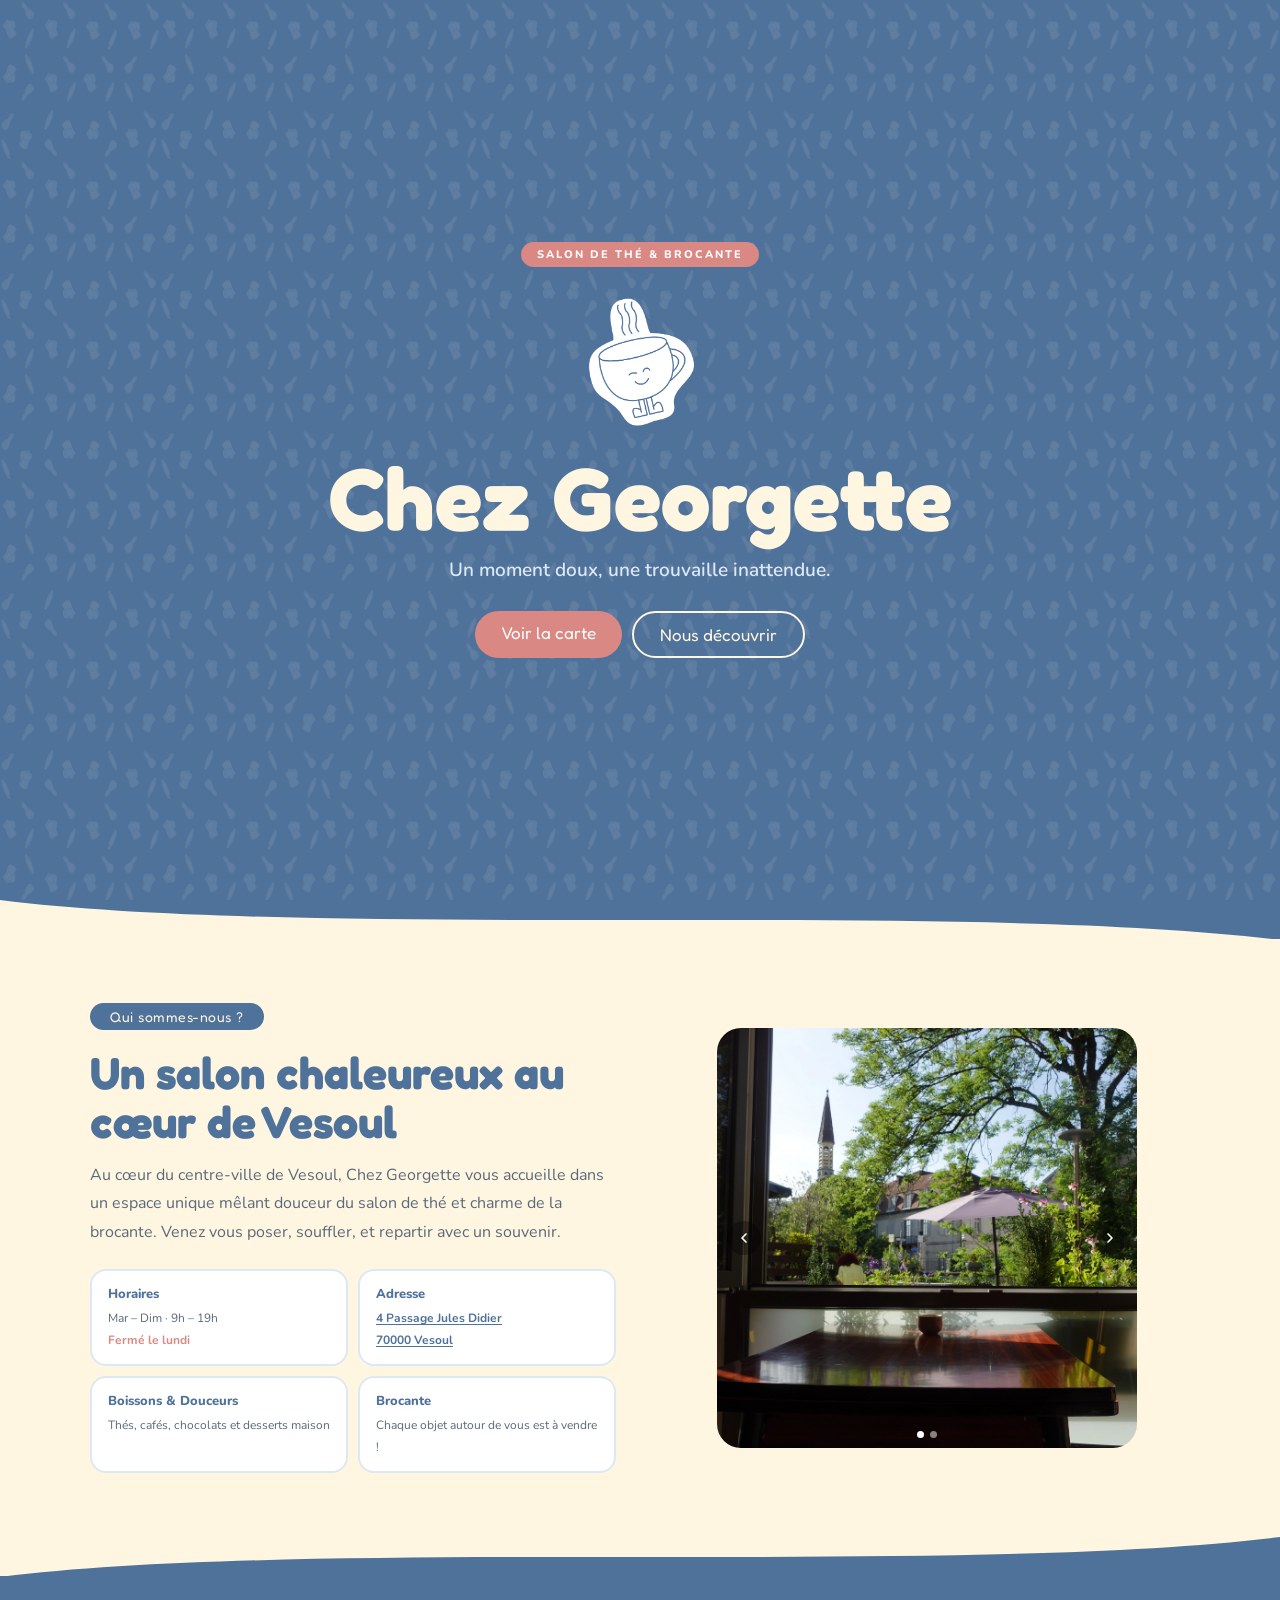
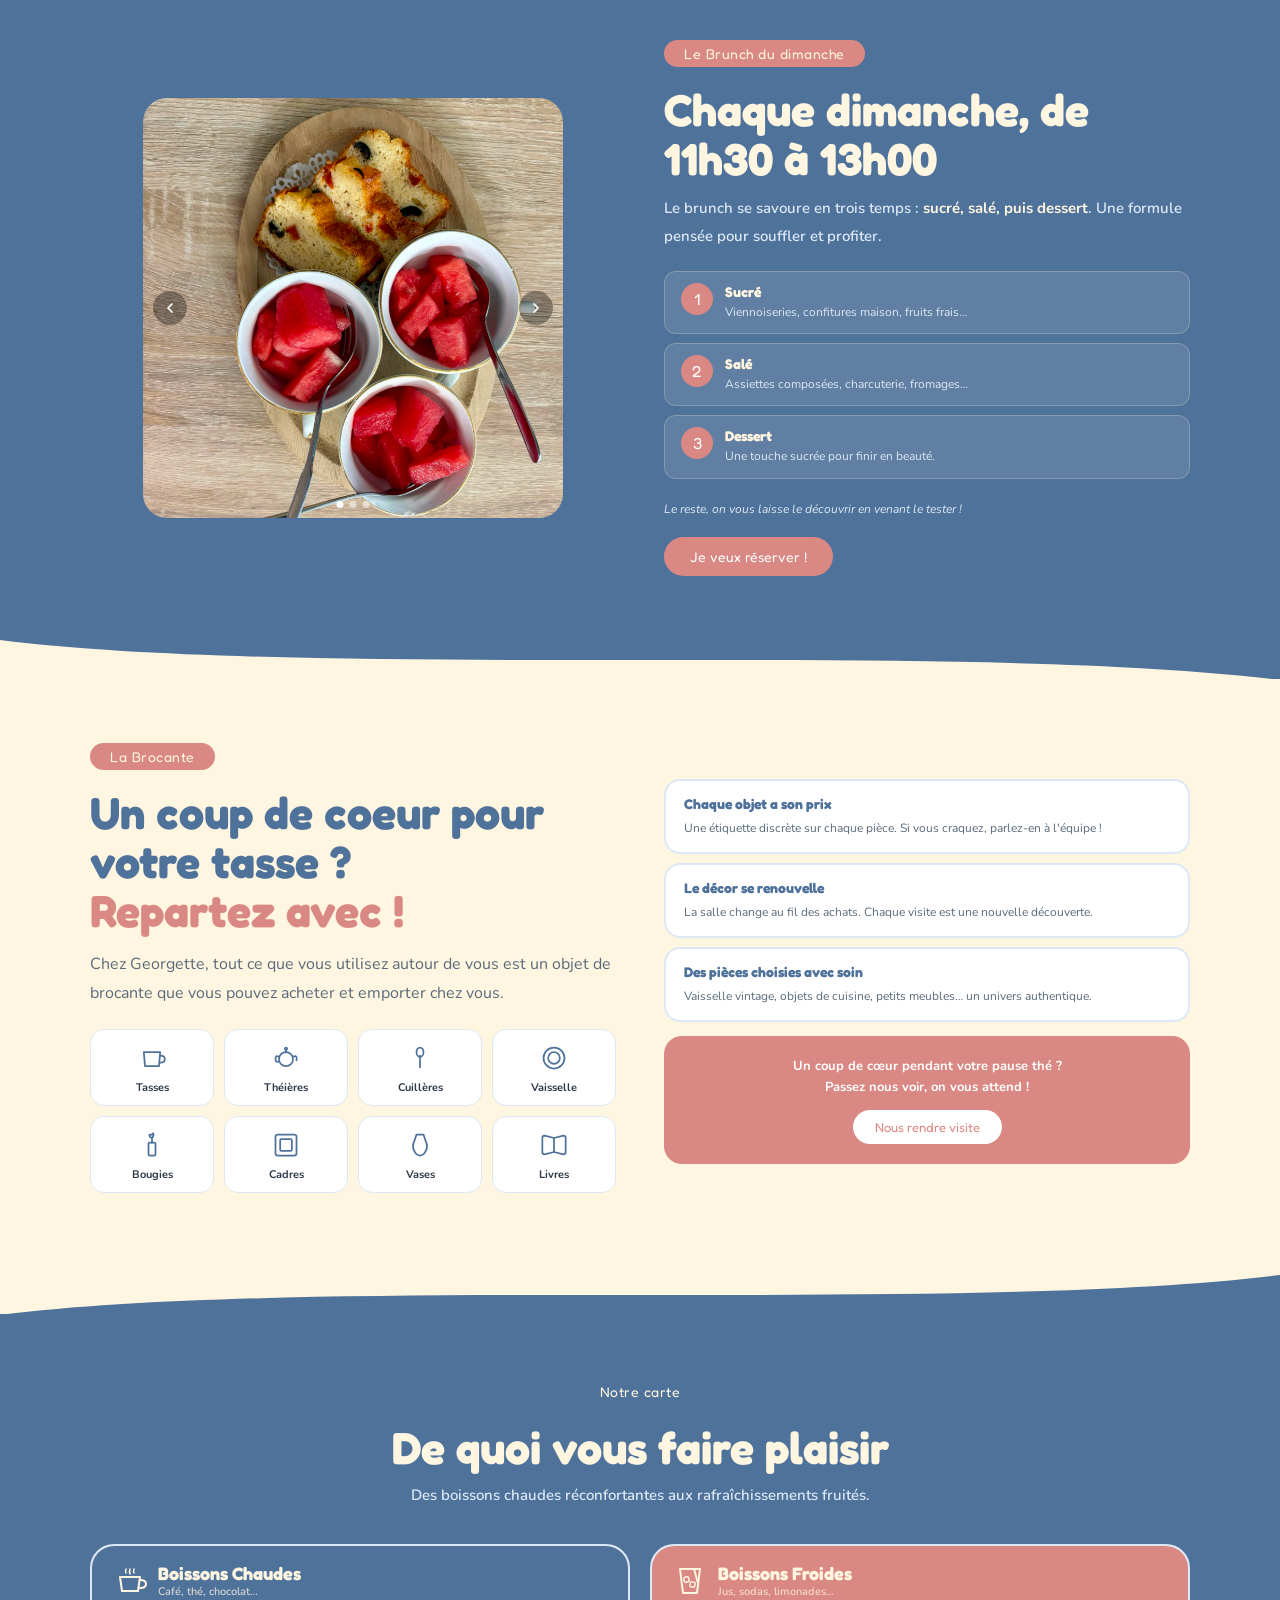
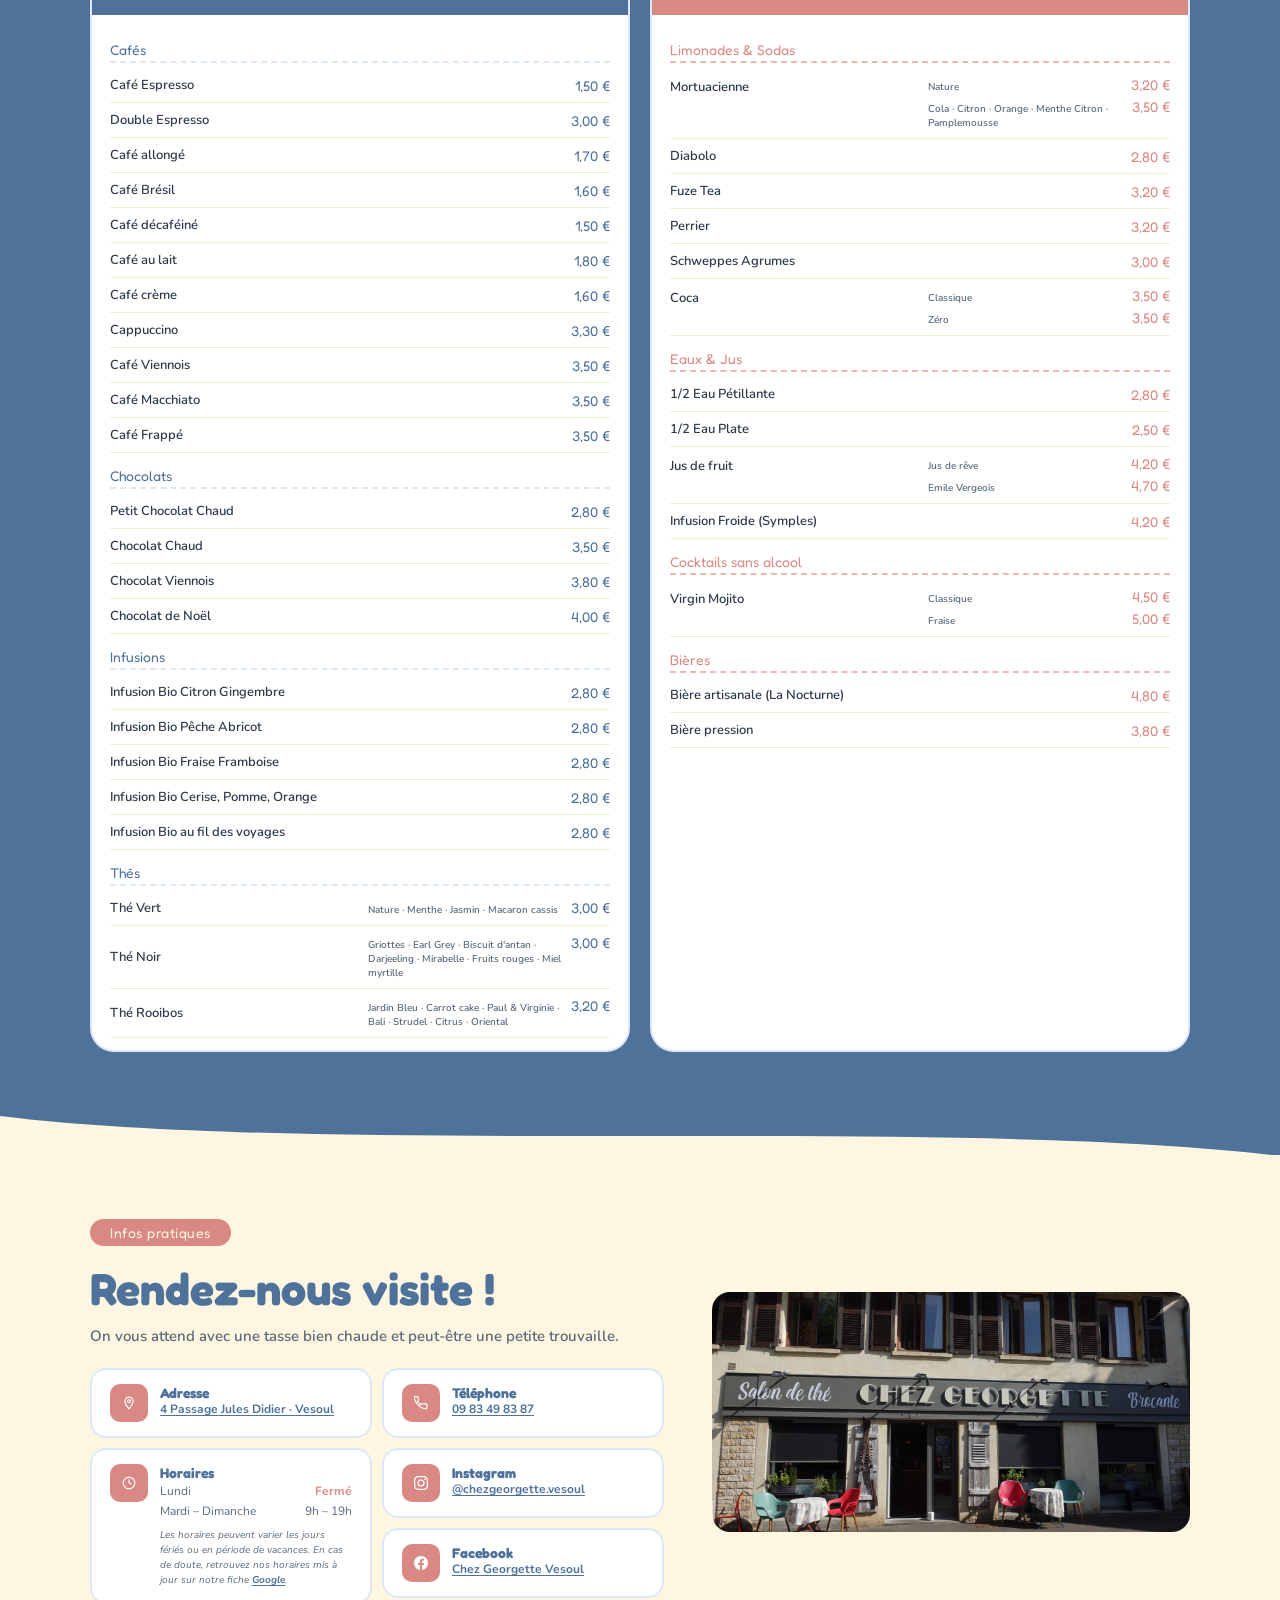
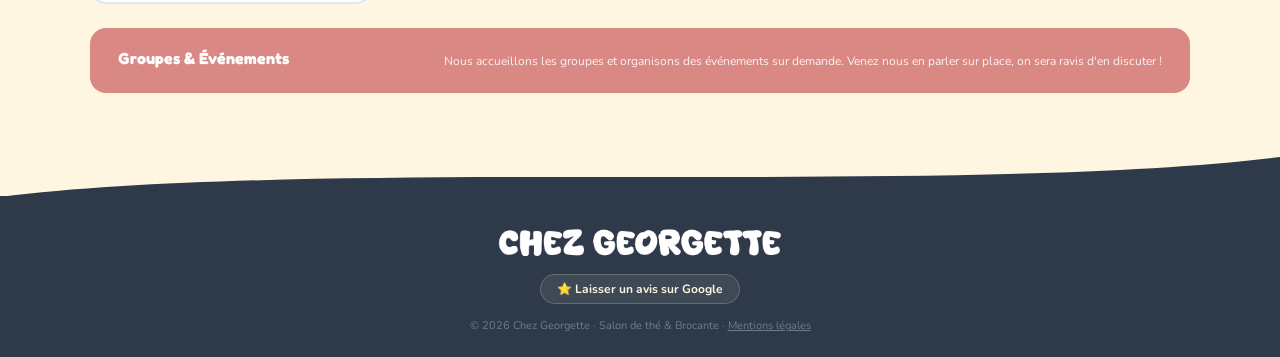
==== index.html @ 35a1f0d6 "feat: add meta description for improved SEO" ====
﻿<!DOCTYPE html>
<html lang="fr">
<head>
  <meta charset="UTF-8">
  <meta name="viewport" content="width=device-width, initial-scale=1.0">
  <title>Chez Georgette — Salon de thé & Brocante · Vesoul</title>
  <meta name="description" content="Chez Georgette, un salon de thé et brocante au cœur de Vesoul. Un lieu chaleureux pour savourer une boisson réconfortante et dénicher une trouvaille unique.">
  <link rel="preconnect" href="https://fonts.googleapis.com">
  <link rel="preconnect" href="https://fonts.gstatic.com" crossorigin>
  <link href="https://fonts.googleapis.com/css2?family=Fredoka+One&family=Nunito:wght@400;600;700;800&display=swap" rel="stylesheet">
  <link rel="icon" type="image/png" href="images/cup.png">
  <link rel="stylesheet" href="css/style.css">
</head>
<body>

<!-- ============================================================
     BOUTON RETOUR EN HAUT
     ============================================================ -->
<button class="back-to-top" aria-label="Retour en haut">
  <svg width="18" height="18" viewBox="0 0 24 24" fill="none" stroke="#FFF6E1" stroke-width="2.5" stroke-linecap="round" stroke-linejoin="round">
    <polyline points="18 15 12 9 6 15"></polyline>
  </svg>
</button>


<!-- ============================================================
     HERO
     ============================================================ -->
<section id="accueil" class="hero">

  <div class="hero__pattern" style="background-image: url('images/pattern.png');"></div>

  <div class="hero__content">
    <span class="hero__badge">Salon de thé &amp; Brocante</span>

    <img
      src="images/cup.png"
      alt="Mascotte tasse"
      class="hero__cup"
    >

    <h1 class="hero__title">Chez Georgette</h1>

    <p class="hero__subtitle">Un moment doux, une trouvaille inattendue.</p>

    <div class="hero__actions">
      <a href="#carte" class="btn btn--rose">Voir la carte</a>
      <a href="#presentation" class="btn btn--outline-creme">Nous découvrir</a>
    </div>
  </div>
</section>


<!-- Wave bleu → crème -->
<div class="wave" style="background:#4F729B;">
  <svg viewBox="0 0 1440 60" xmlns="http://www.w3.org/2000/svg" preserveAspectRatio="none">
    <path d="M0,0 C360,60 1080,0 1440,60 L1440,60 L0,60 Z" fill="#FFF6E1"/>
  </svg>
</div>


<!-- ============================================================
     PRÉSENTATION
     ============================================================ -->
<section id="presentation" class="gg-section presentation">
  <div class="gg-inner">
    <div class="gg-grid2">

      <!-- Colonne texte -->
      <div>
        <span class="tag">Qui sommes-nous ?</span>
        <h2 class="section-title">Un salon chaleureux au cœur de Vesoul</h2>
        <p class="section-body">
          Au cœur du centre-ville de Vesoul, Chez Georgette vous accueille dans un espace unique
          mêlant douceur du salon de thé et charme de la brocante. Venez vous poser, souffler,
          et repartir avec un souvenir.
        </p>

        <div class="gg-grid-cards">
          <div class="info-card">
            <strong class="info-card__title">Horaires</strong>
            <span class="info-card__desc">Mar – Dim · 9h – 19h<br><span style="color:var(--rose);font-weight:700;">Fermé le lundi</span></span>
          </div>
          <div class="info-card">
            <strong class="info-card__title">Adresse</strong>
            <a href="geo:47.6224,6.1559?q=4+Passage+Jules+Didier,+70000+Vesoul" id="lien-itineraire-2" class="info-card__desc contact-card__link">4 Passage Jules Didier<br>70000 Vesoul</a>
          </div>
          <div class="info-card">
            <strong class="info-card__title">Boissons &amp; Douceurs</strong>
            <span class="info-card__desc">Thés, cafés, chocolats et desserts maison</span>
          </div>
          <div class="info-card">
            <strong class="info-card__title">Brocante</strong>
            <span class="info-card__desc">Chaque objet autour de vous est à vendre !</span>
          </div>
        </div>
      </div>

      <!-- Colonne photo -->
      <div style="display:flex;flex-direction:column;gap:14px;">
     
        <div class="carrousel" style="aspect-ratio:1/1;border-radius:24px;max-width:420px;margin:0 auto;">
          <div class="carrousel__piste">
            <img src="images/interieur.webp" alt="Intérieur du salon de thé">
            <img src="images/exterieur.webp" alt="Extérieur du salon de thé">
          </div>
          <button class="carrousel__btn carrousel__btn--prev" aria-label="Image précédente">
            <svg width="16" height="16" viewBox="0 0 24 24" fill="none" stroke="white" stroke-width="2.5" stroke-linecap="round" stroke-linejoin="round"><polyline points="15 18 9 12 15 6"/></svg>
          </button>
          <button class="carrousel__btn carrousel__btn--next" aria-label="Image suivante">
            <svg width="16" height="16" viewBox="0 0 24 24" fill="none" stroke="white" stroke-width="2.5" stroke-linecap="round" stroke-linejoin="round"><polyline points="9 18 15 12 9 6"/></svg>
          </button>
          <div class="carrousel__points">
            <span class="carrousel__point carrousel__point--actif"></span>
            <span class="carrousel__point"></span>
          </div>
        </div>
      </div>

    </div>
  </div>
</section>


<!-- Wave crème → bleu (retournée) -->
<div class="wave" style="background:#FFF6E1;">
  <svg viewBox="0 0 1440 60" xmlns="http://www.w3.org/2000/svg" preserveAspectRatio="none">
    <path d="M0,60 C360,0 1080,60 1440,0 L1440,60 L0,60 Z" fill="#4F729B"/>
  </svg>
</div>


<!-- ============================================================
     BRUNCH
     ============================================================ -->
<section id="brunch" class="gg-section brunch">
  <div class="gg-inner">
    <div class="gg-grid2">

      <!-- Colonne photo -->
      <div>
 
        <div class="carrousel" style="aspect-ratio:1/1;border-radius:24px;max-width:420px;margin:0 auto;">
          <div class="carrousel__piste">
            <img src="images/brunch/brunch-1.webp" alt="Brunch chez Georgette">
            <img src="images/brunch/brunch-2.webp" alt="Brunch chez Georgette">
            <img src="images/brunch/brunch-3.webp" alt="Brunch chez Georgette">
          </div>
          <button class="carrousel__btn carrousel__btn--prev" aria-label="Image précédente">
            <svg width="16" height="16" viewBox="0 0 24 24" fill="none" stroke="white" stroke-width="2.5" stroke-linecap="round" stroke-linejoin="round"><polyline points="15 18 9 12 15 6"/></svg>
          </button>
          <button class="carrousel__btn carrousel__btn--next" aria-label="Image suivante">
            <svg width="16" height="16" viewBox="0 0 24 24" fill="none" stroke="white" stroke-width="2.5" stroke-linecap="round" stroke-linejoin="round"><polyline points="9 18 15 12 9 6"/></svg>
          </button>
          <div class="carrousel__points">
            <span class="carrousel__point carrousel__point--actif"></span>
            <span class="carrousel__point"></span>
            <span class="carrousel__point"></span>
          </div>
        </div>
      </div>

      <!-- Colonne texte -->
      <div>
        <span class="tag tag--rose">Le Brunch du dimanche</span>
        <h2>Chaque dimanche, de 11h30 à 13h00</h2>
        <p class="brunch__intro">
          Le brunch se savoure en trois temps :
          <strong>sucré, salé, puis dessert</strong>.
          Une formule pensée pour souffler et profiter.
        </p>

        <div class="flex-col" style="margin-bottom:20px;">
          <div class="brunch-step">
            <span class="brunch-step__num">1</span>
            <div>
              <strong class="brunch-step__label">Sucré</strong>
              <span class="brunch-step__desc">Viennoiseries, confitures maison, fruits frais…</span>
            </div>
          </div>
          <div class="brunch-step">
            <span class="brunch-step__num">2</span>
            <div>
              <strong class="brunch-step__label">Salé</strong>
              <span class="brunch-step__desc">Assiettes composées, charcuterie, fromages…</span>
            </div>
          </div>
          <div class="brunch-step">
            <span class="brunch-step__num">3</span>
            <div>
              <strong class="brunch-step__label">Dessert</strong>
              <span class="brunch-step__desc">Une touche sucrée pour finir en beauté.</span>
            </div>
          </div>
        </div>

        <p class="brunch__note">Le reste, on vous laisse le découvrir en venant le tester !</p>

        <a href="#infos" class="btn btn--rose" style="font-size:14px;">Je veux réserver !</a>
      </div>

    </div>
  </div>
</section>


<!-- Wave bleu → crème -->
<div class="wave" style="background:#4F729B;">
  <svg viewBox="0 0 1440 60" xmlns="http://www.w3.org/2000/svg" preserveAspectRatio="none">
    <path d="M0,0 C360,60 1080,0 1440,60 L1440,60 L0,60 Z" fill="#FFF6E1"/>
  </svg>
</div>


<!-- ============================================================
     BROCANTE
     ============================================================ -->
<section id="brocante" class="gg-section brocante">
  <div class="gg-inner">
    <div class="gg-grid2-top">

      <!-- Colonne gauche : grille d'articles -->
      <div>
        <span class="tag tag--rose">La Brocante</span>
        <h2 class="section-title">
          Un coup de coeur pour votre tasse ?<br>
          <span style="color:var(--rose);">Repartez avec !</span>
        </h2>
        <p class="section-body">
          Chez Georgette, tout ce que vous utilisez autour de vous est un objet de brocante
          que vous pouvez acheter et emporter chez vous.
        </p>

        <div class="objets-grid">

          <div class="objet-card">
            <svg viewBox="0 0 24 24" fill="none" stroke="currentColor" stroke-width="1.5" stroke-linecap="round" stroke-linejoin="round">
              <!-- Tasses : tasse avec anse -->
              <path d="M5 7 L6 19 H18 L19 7 Z"/>
              <path d="M19 10 Q23 10 23 13 Q23 16 19 16"/>
            </svg>
            <span>Tasses</span>
          </div>

          <div class="objet-card">
            <svg viewBox="0 0 24 24" fill="none" stroke="currentColor" stroke-width="1.5" stroke-linecap="round" stroke-linejoin="round">
              <!-- Théières : corps rond + bec + anse -->
              <circle cx="12" cy="13" r="6"/>
              <path d="M12 7 L12 5"/>
              <circle cx="12" cy="4" r="1"/>
              <path d="M18 11 Q22 9 21 14"/>
              <path d="M6 11 Q3 9 3 13 Q3 16 6 15"/>
            </svg>
            <span>Théières</span>
          </div>

          <div class="objet-card">
            <svg viewBox="0 0 24 24" fill="none" stroke="currentColor" stroke-width="1.5" stroke-linecap="round" stroke-linejoin="round">
              <!-- Petites cuillères : cuillère -->
              <path d="M12 20 L12 10"/>
              <ellipse cx="12" cy="7" rx="3" ry="4"/>
            </svg>
            <span>Cuillères</span>
          </div>

          <div class="objet-card">
            <svg viewBox="0 0 24 24" fill="none" stroke="currentColor" stroke-width="1.5" stroke-linecap="round" stroke-linejoin="round">
              <!-- Vaisselle : assiette -->
              <circle cx="12" cy="12" r="9"/>
              <circle cx="12" cy="12" r="5"/>
            </svg>
            <span>Vaisselle</span>
          </div>

          <div class="objet-card">
            <svg viewBox="0 0 24 24" fill="none" stroke="currentColor" stroke-width="1.5" stroke-linecap="round" stroke-linejoin="round">
              <!-- Bougies : bougie avec flamme -->
              <rect x="9" y="10" width="6" height="11" rx="1"/>
              <path d="M12 10 L12 6"/>
              <path d="M12 6 Q14 4 13 2 Q11 4 10 3 Q9 5 12 6 Z"/>
            </svg>
            <span>Bougies</span>
          </div>

          <div class="objet-card">
            <svg viewBox="0 0 24 24" fill="none" stroke="currentColor" stroke-width="1.5" stroke-linecap="round" stroke-linejoin="round">
              <!-- Cadres : cadre photo -->
              <rect x="3" y="3" width="18" height="18" rx="2"/>
              <rect x="7" y="7" width="10" height="10" rx="1"/>
            </svg>
            <span>Cadres</span>
          </div>

          <div class="objet-card">
            <svg viewBox="0 0 24 24" fill="none" stroke="currentColor" stroke-width="1.5" stroke-linecap="round" stroke-linejoin="round">
              <!-- Vases : vase -->
              <path d="M9 3 H15 L17 9 Q19 13 17 17 Q15 21 12 21 Q9 21 7 17 Q5 13 7 9 Z"/>
            </svg>
            <span>Vases</span>
          </div>

          <div class="objet-card">
            <svg viewBox="0 0 24 24" fill="none" stroke="currentColor" stroke-width="1.5" stroke-linecap="round" stroke-linejoin="round">
              <!-- Livres : livre ouvert -->
              <path d="M2 6 Q2 4 4 4 L12 6 L20 4 Q22 4 22 6 L22 18 Q22 20 20 20 L12 18 L4 20 Q2 20 2 18 Z"/>
              <line x1="12" y1="6" x2="12" y2="18"/>
            </svg>
            <span>Livres</span>
          </div>

        </div>
      </div>

      <!-- Colonne droite : 3 étapes -->
      <div style="align-self:center;">
        <div class="flex-col">
          <div class="brocante-card">
            <strong class="brocante-card__title">Chaque objet a son prix</strong>
            <span class="brocante-card__desc">Une étiquette discrète sur chaque pièce. Si vous craquez, parlez-en à l'équipe !</span>
          </div>
          <div class="brocante-card">
            <strong class="brocante-card__title">Le décor se renouvelle</strong>
            <span class="brocante-card__desc">La salle change au fil des achats. Chaque visite est une nouvelle découverte.</span>
          </div>
          <div class="brocante-card">
            <strong class="brocante-card__title">Des pièces choisies avec soin</strong>
            <span class="brocante-card__desc">Vaisselle vintage, objets de cuisine, petits meubles… un univers authentique.</span>
          </div>
        </div>

        <div class="brocante-encart-rose" style="margin-top:14px;">
          <p>Un coup de cœur pendant votre pause thé ?<br>Passez nous voir, on vous attend !</p>
          <a href="#infos" class="btn--blanc-rose">Nous rendre visite</a>
        </div>
      </div>

    </div>
  </div>
</section>


<!-- Wave crème → bleu (retournée) -->
<div class="wave" style="background:#FFF6E1;">
  <svg viewBox="0 0 1440 60" xmlns="http://www.w3.org/2000/svg" preserveAspectRatio="none">
    <path d="M0,60 C360,0 1080,60 1440,0 L1440,60 L0,60 Z" fill="#4F729B"/>
  </svg>
</div>


<!-- ============================================================
     CARTE
     ============================================================ -->
<section id="carte" class="gg-section carte">
  <div class="gg-inner">

    <div class="carte__intro">
      <span class="tag">Notre carte</span>
      <h2>De quoi vous faire plaisir</h2>
      <p>Des boissons chaudes réconfortantes aux rafraîchissements fruités.</p>
    </div>

    <div class="gg-grid-menu">

      <!-- BOISSONS CHAUDES — contenu généré par main.js depuis produits.js -->
      <div class="menu-card">
        <div class="menu-card__header menu-card__header--bleu">
          <svg width="36" height="36" viewBox="0 0 36 36" fill="none" xmlns="http://www.w3.org/2000/svg">
            <path d="M8 14 L10 28 H26 L28 14 Z" stroke="#FFF6E1" stroke-width="2" stroke-linejoin="round"/>
            <path d="M28 17 Q34 17 34 21 Q34 25 28 25" stroke="#FFF6E1" stroke-width="2" stroke-linecap="round" fill="none"/>
            <path d="M14 10 Q13 8 14 6" stroke="#FFF6E1" stroke-width="1.5" stroke-linecap="round" fill="none"/>
            <path d="M18 11 Q17 8.5 18 6" stroke="#FFF6E1" stroke-width="1.5" stroke-linecap="round" fill="none"/>
            <path d="M22 10 Q21 8 22 6" stroke="#FFF6E1" stroke-width="1.5" stroke-linecap="round" fill="none"/>
          </svg>
          <div>
            <h3>Boissons Chaudes</h3>
            <p>Café, thé, chocolat…</p>
          </div>
        </div>
        <div class="menu-card__body" id="menu-chauds"></div>
      </div>

      <!-- BOISSONS FROIDES — contenu généré par main.js depuis produits.js -->
      <div class="menu-card">
        <div class="menu-card__header menu-card__header--rose">
          <svg width="36" height="36" viewBox="0 0 36 36" fill="none" xmlns="http://www.w3.org/2000/svg">
            <path d="M8 6 L11 30 H25 L28 6 Z" stroke="#FFF6E1" stroke-width="2" stroke-linejoin="round" fill="none"/>
            <line x1="22" y1="6" x2="26" y2="20" stroke="#FFF6E1" stroke-width="2" stroke-linecap="round"/>
            <rect x="12" y="14" width="5" height="5" rx="1.5" stroke="#FFF6E1" stroke-width="1.5" fill="none" transform="rotate(-15 14.5 16.5)"/>
            <rect x="18" y="19" width="5" height="5" rx="1.5" stroke="#FFF6E1" stroke-width="1.5" fill="none" transform="rotate(10 20.5 21.5)"/>
          </svg>
          <div>
            <h3>Boissons Froides</h3>
            <p>Jus, sodas, limonades…</p>
          </div>
        </div>
        <div class="menu-card__body" id="menu-froids"></div>
      </div>

    </div>
  </div>
</section>


<!-- Wave bleu → crème -->
<div class="wave" style="background:#4F729B;">
  <svg viewBox="0 0 1440 60" xmlns="http://www.w3.org/2000/svg" preserveAspectRatio="none">
    <path d="M0,0 C360,60 1080,0 1440,60 L1440,60 L0,60 Z" fill="#FFF6E1"/>
  </svg>
</div>


<!-- ============================================================
     INFOS PRATIQUES
     ============================================================ -->
<section id="infos" class="gg-section infos">
  <div class="gg-inner">
    <div class="gg-grid-infos">

      <!-- Colonne gauche -->
      <div>
        <span class="tag tag--rose">Infos pratiques</span>
        <h2>Rendez-nous visite !</h2>
        <p class="infos__intro">
          On vous attend avec une tasse bien chaude et peut-être une petite trouvaille.
        </p>

        <div class="contact-grid" style="margin-top:18px;">

          <!-- Adresse -->
          <div class="contact-card">
            <div class="contact-card__icon">
              <svg width="14" height="14" viewBox="0 0 24 24" fill="none" stroke="white" stroke-width="2" stroke-linecap="round" stroke-linejoin="round">
                <path d="M12 2C8.13 2 5 5.13 5 9c0 5.25 7 13 7 13s7-7.75 7-13c0-3.87-3.13-7-7-7z"/>
                <circle cx="12" cy="9" r="2.5"/>
              </svg>
            </div>
            <div>
              <strong class="contact-card__title">Adresse</strong>
              <a href="geo:47.6224,6.1559?q=4+Passage+Jules+Didier,+70000+Vesoul" id="lien-itineraire" class="contact-card__detail contact-card__link">4 Passage Jules Didier · Vesoul</a>
            </div>
          </div>

          <!-- Téléphone -->
          <div class="contact-card">
            <div class="contact-card__icon">
              <svg width="14" height="14" viewBox="0 0 24 24" fill="none" stroke="white" stroke-width="2" stroke-linecap="round" stroke-linejoin="round">
                <path d="M22 16.92v3a2 2 0 01-2.18 2 19.79 19.79 0 01-8.63-3.07A19.5 19.5 0 013.07 9.81a19.79 19.79 0 01-3.07-8.68A2 2 0 012 .94h3a2 2 0 012 1.72 12.84 12.84 0 00.7 2.81 2 2 0 01-.45 2.11L6.09 8.91a16 16 0 006 6l1.27-1.27a2 2 0 012.11-.45 12.84 12.84 0 002.81.7A2 2 0 0122 16.92z"/>
              </svg>
            </div>
            <div>
              <strong class="contact-card__title">Téléphone</strong>
              <a href="tel:+33983498387" class="contact-card__detail contact-card__link">09 83 49 83 87</a>
            </div>
          </div>

          <!-- Horaires -->
          <div class="contact-card">
            <div class="contact-card__icon">
              <svg width="14" height="14" viewBox="0 0 24 24" fill="none" stroke="white" stroke-width="2" stroke-linecap="round" stroke-linejoin="round">
                <circle cx="12" cy="12" r="10"/>
                <polyline points="12 6 12 12 16 14"/>
              </svg>
            </div>
            <div>
              <strong class="contact-card__title">Horaires</strong>
              <span class="contact-card__detail">
                <span class="horaire-ligne"><span>Lundi</span><span class="horaire-ferme">Fermé</span></span>
                <span class="horaire-ligne"><span>Mardi – Dimanche</span><span>9h – 19h</span></span>
                <span class="horaire-note">Les horaires peuvent varier les jours fériés ou en période de vacances. En cas de doute, retrouvez nos horaires mis à jour sur notre fiche <a href="https://maps.app.goo.gl/gsRcGTiB2UF8qiqy8" target="_blank" rel="noopener noreferrer">Google</a>.</span>
              </span>
            </div>
          </div>

          <!-- Instagram + Facebook empilés à droite des horaires -->
          <div class="contact-social-col">

            <div class="contact-card">
              <div class="contact-card__icon">
                <svg width="14" height="14" viewBox="0 0 24 24" fill="white" xmlns="http://www.w3.org/2000/svg">
                  <path d="M12 2.163c3.204 0 3.584.012 4.85.07 1.366.062 2.633.334 3.608 1.31.975.975 1.247 2.242 1.31 3.608.058 1.266.07 1.646.07 4.85s-.012 3.584-.07 4.85c-.062 1.366-.334 2.633-1.31 3.608-.975.975-2.242 1.247-3.608 1.31-1.266.058-1.646.07-4.85.07s-3.584-.012-4.85-.07c-1.366-.062-2.633-.334-3.608-1.31-.975-.975-1.247-2.242-1.31-3.608C2.175 15.584 2.163 15.204 2.163 12s.012-3.584.07-4.85c.062-1.366.334-2.633 1.31-3.608.975-.975 2.242-1.247 3.608-1.31C8.416 2.175 8.796 2.163 12 2.163zm0-2.163C8.741 0 8.332.014 7.052.072 5.197.157 3.355.673 2.014 2.014.673 3.355.157 5.197.072 7.052.014 8.332 0 8.741 0 12c0 3.259.014 3.668.072 4.948.085 1.855.601 3.697 1.942 5.038 1.341 1.341 3.183 1.857 5.038 1.942C8.332 23.986 8.741 24 12 24s3.668-.014 4.948-.072c1.855-.085 3.697-.601 5.038-1.942 1.341-1.341 1.857-3.183 1.942-5.038.058-1.28.072-1.689.072-4.948s-.014-3.668-.072-4.948c-.085-1.855-.601-3.697-1.942-5.038C20.645.673 18.803.157 16.948.072 15.668.014 15.259 0 12 0zm0 5.838a6.162 6.162 0 100 12.324 6.162 6.162 0 000-12.324zm0 10.162a4 4 0 110-8 4 4 0 010 8zm6.406-11.845a1.44 1.44 0 100 2.881 1.44 1.44 0 000-2.881z"/>
                </svg>
              </div>
              <div>
                <strong class="contact-card__title">Instagram</strong>
                <a href="https://www.instagram.com/chezgeorgette.vesoul/" target="_blank" rel="noopener noreferrer" class="contact-card__detail contact-card__link">@chezgeorgette.vesoul</a>
              </div>
            </div>

            <div class="contact-card">
              <div class="contact-card__icon">
                <svg width="14" height="14" viewBox="0 0 24 24" fill="white" xmlns="http://www.w3.org/2000/svg">
                  <path d="M24 12.073C24 5.405 18.627 0 12 0S0 5.405 0 12.073C0 18.1 4.388 23.094 10.125 24v-8.437H7.078v-3.49h3.047V9.413c0-3.025 1.792-4.697 4.533-4.697 1.312 0 2.686.235 2.686.235v2.97h-1.513c-1.491 0-1.956.93-1.956 1.886v2.266h3.328l-.532 3.49h-2.796V24C19.612 23.094 24 18.1 24 12.073z"/>
                </svg>
              </div>
              <div>
                <strong class="contact-card__title">Facebook</strong>
                <a href="https://www.facebook.com/chezgeorgette.vesoul/" target="_blank" rel="noopener noreferrer" class="contact-card__detail contact-card__link">Chez Georgette Vesoul</a>
              </div>
            </div>

          </div>

        </div>

      </div>

      <!-- Colonne droite -->
      <div style="display:flex;flex-direction:column;gap:12px;align-self:stretch;justify-content:center;">

        <div class="img-slot" style="height:240px;border-radius:18px;">
          <img src="images/enseigne.webp" alt="Enseigne du salon de thé">
        </div>

      </div>

    </div>

    <div class="commandes-encart commandes-encart--full">
      <strong>Groupes &amp; Événements</strong>
      <p>Nous accueillons les groupes et organisons des événements sur demande. Venez nous en parler sur place, on sera ravis d'en discuter !</p>
    </div>

  </div>
</section>


<!-- Wave crème → dark (retournée) -->
<div class="wave" style="background:#FFF6E1;">
  <svg viewBox="0 0 1440 60" xmlns="http://www.w3.org/2000/svg" preserveAspectRatio="none">
    <path d="M0,60 C360,0 1080,60 1440,0 L1440,60 L0,60 Z" fill="#2e3a4a"/>
  </svg>
</div>


<!-- ============================================================
     FOOTER
     ============================================================ -->
<footer>
  <div class="footer__inner">
    <img src="images/logo.png" alt="Chez Georgette" class="footer__logo">
    <a href="https://g.page/r/CY_2JEAPZsD-EAE/review" target="_blank" rel="noopener noreferrer" class="footer__avis">
      ⭐ Laisser un avis sur Google
    </a>
    <p class="footer__copy">© 2026 Chez Georgette · Salon de thé &amp; Brocante · <button class="footer__mentions" id="btn-mentions">Mentions légales</button></p>
  </div>
</footer>


<!-- ============================================================
     POPUP MENTIONS LÉGALES
     ============================================================ -->
<div class="mentions-overlay" id="mentions-overlay" role="dialog" aria-modal="true" aria-label="Mentions légales">
  <div class="mentions-card">
    <button class="mentions-close" id="mentions-close" aria-label="Fermer">
      <svg width="18" height="18" viewBox="0 0 24 24" fill="none" stroke="currentColor" stroke-width="2.5" stroke-linecap="round"><line x1="18" y1="6" x2="6" y2="18"/><line x1="6" y1="6" x2="18" y2="18"/></svg>
    </button>

    <h2 class="mentions-titre">Mentions légales</h2>

    <div class="mentions-bloc">
      <strong>Éditeur du site</strong>
      <p>Chez Georgette (SARL THOMAS CECILE)<br>4 Passage Jules Didier<br>70000 Vesoul<br>Tél. : 09 83 49 83 87</p>
    </div>

    <div class="mentions-bloc">
      <strong>Hébergement</strong>
      <p>GitHub Pages (GitHub Inc.)<br> 88 Colin P. Kelly Jr. St<br>San Francisco CA 94107</p>
    </div>

    <div class="mentions-bloc">
      <strong>Crédits photos</strong>
      <p><a href="https://github.com/LolaRoth" target="_blank" rel="noopener noreferrer">Lola Roth</a> &amp; Chez Georgette<br>Toute reproduction sans autorisation écrite est interdite.</p>
    </div>

    <div class="mentions-bloc">
      <strong>Conception & design</strong>
      <p><a href="https://github.com/LolaRoth" target="_blank" rel="noopener noreferrer">Lola Roth</a></p>
    </div>

    <div class="mentions-bloc">
      <strong>Développement</strong>
      <p><a href="https://upixto.fr" target="_blank" rel="noopener noreferrer">Upixto</a></p>
    </div>

    <div class="mentions-bloc">
      <strong>Données personnelles & cookies</strong>
      <p>Ce site ne collecte aucune donnée personnelle et n'utilise aucun cookie de suivi ou de publicité.</p>
    </div>
  </div>
</div>

<script src="js/main.js"></script>
</body>
</html>
---- css/style.css ----
/* ============================================================
   VARIABLES DE COULEURS — modifiez ici pour changer le thème
   ============================================================ */
:root {
  --bleu:         #4F729B;
  --bleu-light:   #6b8db5;
  --bleu-pale:    #dce8f5;
  --creme:        #FFF6E1;
  --creme-fonce:  #f5eccc;
  --rose:         #D98883;
  --rose-clair:   #f0b8b3;
  --blanc:        #ffffff;
  --texte:        #2e3a4a;
  --texte-doux:   #5a6a7a;
  --dark:         #2e3a4a;

  --font-display: 'Fredoka One', cursive;
  --font-body:    'Nunito', sans-serif;
}

/* ============================================================
   RESET & BASE
   ============================================================ */
*, *::before, *::after { box-sizing: border-box; margin: 0; padding: 0; }

html { scroll-behavior: smooth; }

body {
  font-family: var(--font-body);
  background: var(--creme);
  color: var(--texte);
  overflow-x: hidden;
}

img { display: block; max-width: 100%; }
a { text-decoration: none; }

/* ============================================================
   MISE EN PAGE
   ============================================================ */
.gg-section {
  padding: 64px 5%;
}

.gg-inner {
  max-width: 1100px;
  margin: 0 auto;
}

.gg-grid2 {
  display: grid;
  grid-template-columns: 1fr 1fr;
  gap: 48px;
  align-items: center;
}

.gg-grid2-top {
  display: grid;
  grid-template-columns: 1fr 1fr;
  gap: 48px;
  align-items: start;
}

.gg-grid-infos {
  display: grid;
  grid-template-columns: 1.2fr 1fr;
  gap: 48px;
  align-items: start;
}

.gg-grid-menu {
  display: grid;
  grid-template-columns: 1fr 1fr;
  gap: 20px;
}

.gg-grid-cards {
  display: grid;
  grid-template-columns: 1fr 1fr;
  gap: 10px;
}

/* ============================================================
   RESPONSIVE
   ============================================================ */
@media (max-width: 680px) {
  .gg-section { padding: 48px 5%; }
  .gg-grid2,
  .gg-grid2-top,
  .gg-grid-infos { grid-template-columns: 1fr !important; gap: 24px !important; }
  .gg-grid-menu  { grid-template-columns: 1fr !important; gap: 16px !important; }
}

@media (max-width: 400px) {
  .gg-grid-cards { grid-template-columns: 1fr !important; }
}

/* ============================================================
   TAG (pastille colorée)
   ============================================================ */
.tag {
  display: inline-block;
  background: var(--bleu);
  color: var(--creme);
  font-family: var(--font-display);
  font-size: 14px;
  padding: 5px 20px;
  border-radius: 50px;
  margin-bottom: 18px;
  letter-spacing: 0.5px;
}

.tag--rose {
  background: var(--rose);
}

/* ============================================================
   WAVE (transition SVG entre sections)
   ============================================================ */
.wave {
  line-height: 0;
  margin-bottom: -1px;
}

.wave svg {
  display: block;
  width: 100%;
  height: 40px;
}

/* ============================================================
   SLOT IMAGE (photo ou placeholder)
   ============================================================ */
.img-slot {
  width: 100%;
  border-radius: 20px;
  overflow: hidden;
  flex-shrink: 0;
}

.img-slot img {
  width: 100%;
  height: 100%;
  object-fit: cover;
}

.img-slot--placeholder {
  background: var(--bleu-pale);
  border: 2.5px dashed var(--bleu-light);
  display: flex;
  align-items: center;
  justify-content: center;
  flex-direction: column;
  gap: 8px;
  padding: 16px;
}

.img-slot--placeholder svg {
  stroke: var(--bleu-light);
}

.img-slot--placeholder p {
  font-family: var(--font-body);
  font-size: 12px;
  font-weight: 700;
  color: var(--bleu-light);
  text-align: center;
}

/* ============================================================
   CARROUSEL
   ============================================================ */
.carrousel {
  position: relative;
  overflow: hidden;
  width: 100%;
  flex-shrink: 0;
}

.carrousel__piste {
  display: flex;
  height: 100%;
  transition: transform 0.4s ease;
}

.carrousel__piste img {
  width: 100%;
  height: 100%;
  object-fit: cover;
  flex-shrink: 0;
}

.carrousel__btn {
  position: absolute;
  top: 50%;
  transform: translateY(-50%);
  background: rgba(0,0,0,0.35);
  border: none;
  border-radius: 50%;
  width: 34px;
  height: 34px;
  display: flex;
  align-items: center;
  justify-content: center;
  cursor: pointer;
  transition: background 0.2s;
  z-index: 2;
}

.carrousel__btn:hover { background: rgba(0,0,0,0.55); }

.carrousel__btn--prev { left: 10px; }
.carrousel__btn--next { right: 10px; }

.carrousel__points {
  position: absolute;
  bottom: 10px;
  left: 50%;
  transform: translateX(-50%);
  display: flex;
  gap: 6px;
  z-index: 2;
}

.carrousel__point {
  width: 7px;
  height: 7px;
  border-radius: 50%;
  background: rgba(255,255,255,0.5);
  transition: background 0.2s;
}

.carrousel__point--actif { background: white; }

/* ============================================================
   BACK TO TOP (bouton fixe)
   ============================================================ */
.back-to-top {
  position: fixed;
  bottom: 24px;
  right: 24px;
  z-index: 300;
  width: 44px;
  height: 44px;
  border-radius: 50%;
  background: var(--rose);
  border: none;
  cursor: pointer;
  display: flex;
  align-items: center;
  justify-content: center;
  box-shadow: 0 4px 16px rgba(0, 0, 0, 0.18);
  opacity: 0;
  pointer-events: none;
  transition: opacity 0.25s;
}

/* ============================================================
   HERO
   ============================================================ */
.hero {
  background: var(--bleu);
  display: flex;
  align-items: center;
  justify-content: center;
  position: relative;
  overflow: hidden;
  min-height: 100svh;
  padding: 10% 5%;
}

.hero__pattern {
  position: absolute;
  inset: 0;
  background-size: 160px 160px;
  opacity: 0.1;
}

.hero__content {
  position: relative;
  text-align: center;
  max-width: 680px;
  width: 100%;
}

.hero__badge {
  display: inline-block;
  background: var(--rose);
  color: var(--blanc);
  font-family: var(--font-body);
  font-weight: 800;
  font-size: 11px;
  letter-spacing: 2px;
  text-transform: uppercase;
  padding: 5px 16px;
  border-radius: 50px;
  margin-bottom: 20px;
}

.hero__cup {
  width: min(130px, 18vw);
  height: auto;
  margin: 0 auto 18px;
}

.hero__title {
  font-family: var(--font-display);
  font-size: clamp(2.4rem, 8vw, 5.5rem);
  color: var(--creme);
  line-height: 1.05;
  margin-bottom: 12px;
}

.hero__subtitle {
  font-size: clamp(14px, 3vw, 19px);
  color: var(--bleu-pale);
  font-family: var(--font-body);
  font-weight: 600;
  margin-bottom: 28px;
}

.hero__actions {
  display: flex;
  gap: 10px;
  justify-content: center;
  flex-wrap: wrap;
}

.btn {
  font-family: var(--font-display);
  font-size: clamp(14px, 3vw, 17px);
  padding: 11px 26px;
  border-radius: 50px;
  display: inline-block;
  cursor: pointer;
  border: none;
}

.btn--rose {
  background: var(--rose);
  color: var(--blanc);
}

.btn--outline-creme {
  background: transparent;
  border: 2px solid var(--creme);
  color: var(--creme);
}

/* ============================================================
   SECTION PRÉSENTATION
   ============================================================ */
.presentation {
  background: var(--creme);
}

.info-card {
  background: var(--blanc);
  border-radius: 16px;
  padding: 14px 16px;
  border: 2px solid var(--bleu-pale);
}

.info-card__title {
  font-family: var(--font-body);
  font-weight: 800;
  color: var(--bleu);
  font-size: 13px;
  display: block;
  margin-bottom: 3px;
}

.info-card__desc {
  font-family: var(--font-body);
  font-size: 12px;
  color: var(--texte-doux);
  line-height: 1.5;
}

.horaires-bloc {
  background: var(--bleu);
  border-radius: 14px;
  padding: 16px 20px;
  color: var(--creme);
  font-family: var(--font-body);
  font-size: 13px;
  line-height: 1.9;
  text-align: center;
}

.horaires-bloc strong {
  font-family: var(--font-display);
  font-size: 15px;
  display: block;
  margin-bottom: 3px;
}

/* ============================================================
   SECTION BRUNCH
   ============================================================ */
.brunch {
  background: var(--bleu);
}

.brunch h2 {
  font-family: var(--font-display);
  font-size: clamp(1.6rem, 4vw, 2.8rem);
  color: var(--creme);
  line-height: 1.1;
  margin-bottom: 12px;
}

.brunch__intro {
  font-family: var(--font-body);
  font-size: clamp(13px, 2vw, 15px);
  color: var(--bleu-pale);
  line-height: 1.85;
  margin-bottom: 20px;
  font-weight: 600;
}

.brunch__intro strong { color: var(--creme); }

.brunch-step {
  display: flex;
  gap: 12px;
  align-items: flex-start;
  background: rgba(255, 246, 225, 0.10);
  border: 1.5px solid rgba(255, 246, 225, 0.22);
  border-radius: 12px;
  padding: 11px 16px;
}

.brunch-step__num {
  background: var(--rose);
  color: var(--blanc);
  font-family: var(--font-display);
  font-size: 16px;
  width: 32px;
  height: 32px;
  border-radius: 50%;
  display: flex;
  align-items: center;
  justify-content: center;
  flex-shrink: 0;
}

.brunch-step__label {
  font-family: var(--font-display);
  color: var(--creme);
  font-size: 14px;
  display: block;
}

.brunch-step__desc {
  font-family: var(--font-body);
  color: var(--bleu-pale);
  font-size: 12px;
  line-height: 1.6;
}

.brunch__note {
  font-family: var(--font-body);
  font-size: 12px;
  color: var(--bleu-pale);
  line-height: 1.7;
  margin-bottom: 18px;
  font-style: italic;
}

/* ============================================================
   SECTION BROCANTE
   ============================================================ */
.brocante {
  background: var(--creme);
}

.brocante-card {
  background: var(--blanc);
  border: 2px solid var(--bleu-pale);
  border-radius: 16px;
  padding: 14px 18px;
}

.brocante-card__title {
  font-family: var(--font-display);
  color: var(--bleu);
  font-size: 14px;
  display: block;
  margin-bottom: 4px;
}

.brocante-card__desc {
  font-family: var(--font-body);
  font-size: 12px;
  color: var(--texte-doux);
  line-height: 1.6;
}

.objets-grid {
  display: grid;
  grid-template-columns: repeat(4, 1fr);
  gap: 10px;
  margin-bottom: 18px;
}

.objet-card {
  background: var(--blanc);
  border: 1.5px solid var(--bleu-pale);
  border-radius: 14px;
  padding: 14px 8px 10px;
  display: flex;
  flex-direction: column;
  align-items: center;
  gap: 8px;
  transition: border-color 0.2s, box-shadow 0.2s;
}

.objet-card:hover {
  border-color: var(--rose);
  box-shadow: 0 2px 10px rgba(217, 136, 131, 0.15);
}

.objet-card svg {
  width: 28px;
  height: 28px;
  color: var(--bleu);
}

.objet-card span {
  font-family: var(--font-body);
  font-size: 11px;
  font-weight: 700;
  color: var(--texte);
  text-align: center;
}

@media (max-width: 680px) {
  .objets-grid { grid-template-columns: repeat(4, 1fr); }
}

.brocante-encart-rose {
  background: var(--rose);
  border-radius: 18px;
  padding: 20px 22px;
  text-align: center;
  margin-bottom: 12px;
}

.brocante-encart-rose p {
  font-family: var(--font-body);
  font-weight: 700;
  color: var(--blanc);
  font-size: 13px;
  line-height: 1.6;
  margin-bottom: 12px;
}

.btn--blanc-rose {
  background: var(--blanc);
  color: var(--rose);
  font-family: var(--font-display);
  font-size: 13px;
  padding: 9px 22px;
  border-radius: 50px;
  display: inline-block;
}

.brocante-encart-vente {
  border: 1.5px dashed var(--bleu-light);
  border-radius: 16px;
  padding: 16px 18px;
  text-align: center;
}

.brocante-encart-vente strong {
  font-family: var(--font-display);
  color: var(--bleu);
  font-size: 15px;
  display: block;
  margin-bottom: 5px;
}

.brocante-encart-vente p {
  font-family: var(--font-body);
  font-size: 12px;
  color: var(--texte-doux);
  line-height: 1.7;
}

/* ============================================================
   SECTION CARTE (menus)
   ============================================================ */
.carte {
  background: var(--bleu);
}

.carte__intro {
  text-align: center;
  margin-bottom: 36px;
}

.carte__intro h2 {
  font-family: var(--font-display);
  font-size: clamp(1.6rem, 4vw, 2.8rem);
  color: var(--creme);
  line-height: 1.1;
  margin-bottom: 10px;
}

.carte__intro p {
  font-family: var(--font-body);
  font-size: clamp(13px, 2vw, 15px);
  color: var(--bleu-pale);
  font-weight: 600;
  line-height: 1.7;
  white-space: nowrap;
  margin: 0 auto;
}

.menu-card {
  background: var(--blanc);
  border-radius: 24px;
  overflow: hidden;
  border: 2px solid var(--bleu-pale);
}

.menu-card__header {
  padding: 16px 20px;
  display: flex;
  align-items: center;
  gap: 10px;
}

.menu-card__header--bleu  { background: var(--bleu); }
.menu-card__header--rose  { background: var(--rose); }

.menu-card__header h3 {
  font-family: var(--font-display);
  color: var(--creme);
  font-size: 18px;
  margin: 0;
}

.menu-card__header p {
  font-family: var(--font-body);
  font-size: 11px;
  color: rgba(255, 246, 225, 0.75);
  margin: 0;
  font-weight: 600;
}

.menu-card__body {
  padding: 12px 18px;
}

.menu-cat {
  font-family: var(--font-display);
  color: var(--bleu);
  font-size: 14px;
  margin: 14px 0 5px;
  padding-bottom: 3px;
  border-bottom: 2px dashed var(--bleu-pale);
}

.menu-cat--rose {
  color: var(--rose);
  border-color: var(--rose-clair);
}

.menu-item {
  display: flex;
  justify-content: space-between;
  align-items: center;
  padding: 8px 0;
  border-bottom: 1px solid var(--creme-fonce);
  font-family: var(--font-body);
  font-size: 13px;
}

.menu-item__name {
  color: var(--texte);
  font-weight: 600;
  padding-right: 8px;
  flex: 1;
}

.menu-item__prix {
  font-family: var(--font-display);
  font-size: 14px;
  color: var(--bleu);
  white-space: nowrap;
  flex-shrink: 0;
}

.menu-item__prix--rose {
  color: var(--rose);
}

/* Article avec deux tarifs : les prix s'empilent à droite */
.menu-item--multi {
  align-items: flex-start;
}

.menu-item--multi .menu-item__name {
  padding-top: 2px;
}

.menu-item__tarifs {
  display: flex;
  flex-direction: column;
  gap: 4px;
  flex: 1;
  min-width: 0;
  padding-left: 8px;
}

/* Chaque ligne tarif : label à gauche (wrappable), prix ancré à droite */
.menu-item__tarifs .menu-item__prix {
  display: flex;
  justify-content: space-between;
  align-items: baseline;
  gap: 8px;
  width: 100%;
  white-space: normal;
}

.menu-item__tarif-label {
  flex: 1;
  min-width: 0;
  white-space: normal;
  word-break: break-word;
}

.menu-item__tarif-prix {
  flex-shrink: 0;
}

/* Logo marque inline dans le nom de l'article */
.menu-item__logo {
  display: inline-flex;
  align-items: center;
  margin-left: 6px;
  vertical-align: middle;
  opacity: 0.75;
  transition: opacity 0.2s;
}

.menu-item__logo:hover {
  opacity: 1;
}

.menu-item__logo img {
  height: 14px;
  width: auto;
  display: inline;
}

.menu-item__tarif-label {
  font-family: var(--font-body);
  font-size: 10px;
  font-weight: 600;
  color: var(--texte-doux);
  flex: 1;
  min-width: 0;
}

/* ============================================================
   SECTION INFOS
   ============================================================ */
.infos {
  background: var(--creme);
}

.infos h2 {
  font-family: var(--font-display);
  font-size: clamp(1.6rem, 4vw, 2.8rem);
  color: var(--bleu);
  line-height: 1.1;
  margin-bottom: 10px;
}

.infos__intro {
  font-family: var(--font-body);
  font-size: clamp(13px, 2vw, 15px);
  color: var(--texte-doux);
  line-height: 1.8;
  font-weight: 600;
  margin-bottom: 4px;
}

.contact-grid {
  display: grid;
  grid-template-columns: 1fr 1fr;
  gap: 10px;
  align-items: start;
}

.contact-card {
  background: var(--blanc);
  border: 2px solid var(--bleu-pale);
  border-radius: 16px;
  padding: 14px 18px;
  display: flex;
  align-items: flex-start;
  gap: 12px;
}

.contact-card--social {
  align-items: flex-start;
}

.contact-card__icon {
  width: 38px;
  height: 38px;
  border-radius: 10px;
  background: var(--rose);
  display: flex;
  align-items: center;
  justify-content: center;
  flex-shrink: 0;
}

.contact-card > div:last-child {
  flex: 1;
  min-width: 0;
}

.contact-card__title {
  font-family: var(--font-display);
  color: var(--bleu);
  font-size: 14px;
  display: block;
}

.contact-card__detail {
  font-family: var(--font-body);
  font-size: 12px;
  color: var(--texte-doux);
  display: block;
}

.contact-card__link {
  color: var(--bleu);
  font-weight: 700;
  text-decoration: underline;
  text-underline-offset: 2px;
}

.contact-card__link:hover { color: var(--rose); }

.horaire-ligne {
  display: flex;
  justify-content: space-between;
  gap: 8px;
  padding: 2px 0;
  width: 100%;
}

.horaire-ligne span:last-child {
  text-align: right;
  flex-shrink: 0;
}

.horaire-ferme {
  color: var(--rose);
  font-weight: 700;
}

.horaire-note {
  display: block;
  margin-top: 7px;
  font-size: 10px;
  color: var(--texte-doux);
  font-style: italic;
  line-height: 1.5;
}

.horaire-note a {
  color: var(--bleu);
  font-weight: 700;
  text-decoration: underline;
  text-underline-offset: 2px;
}

.social-label {
  font-family: var(--font-body);
  font-size: 12px;
  font-weight: 700;
  color: var(--texte-doux);
  margin-top: 18px;
  margin-bottom: 8px;
  text-transform: uppercase;
  letter-spacing: 0.8px;
}

.social-links {
  display: flex;
  gap: 9px;
}

.contact-card--social .social-links {
  flex-direction: column;
}

.social-links-stack {
  display: flex;
  flex-direction: column;
  gap: 7px;
}

.social-links-stack .social-link {
  width: 100%;
}

.contact-social-col {
  display: flex;
  flex-direction: column;
  gap: 10px;
}

.social-link {
  display: inline-flex;
  align-items: center;
  gap: 10px;
  background: var(--blanc);
  border: 1.5px solid var(--bleu-pale);
  border-radius: 10px;
  padding: 8px 16px 8px 8px;
  color: var(--bleu);
  font-family: var(--font-body);
  font-weight: 700;
  font-size: 12px;
  transition: border-color 0.2s;
}

.social-link:hover { border-color: var(--bleu); }

.social-link__icon {
  width: 32px;
  height: 32px;
  border-radius: 8px;
  background: var(--rose);
  display: flex;
  align-items: center;
  justify-content: center;
  flex-shrink: 0;
}

.commandes-encart {
  background: var(--rose);
  border-radius: 16px;
  padding: 16px 20px;
  text-align: center;
}

.commandes-encart--full {
  margin-top: 24px;
  display: flex;
  align-items: center;
  justify-content: space-between;
  gap: 24px;
  text-align: left;
  padding: 20px 28px;
}

.commandes-encart--full strong {
  white-space: nowrap;
}

.commandes-encart--full p {
  margin: 0;
}

.commandes-encart strong {
  font-family: var(--font-display);
  color: var(--blanc);
  font-size: 16px;
  display: block;
  margin-bottom: 5px;
}

.commandes-encart p {
  font-family: var(--font-body);
  font-size: 12px;
  color: rgba(255, 255, 255, 0.9);
  line-height: 1.7;
}

/* ============================================================
   FOOTER
   ============================================================ */
footer {
  background: var(--dark);
  padding: 32px 5% 24px;
}

.footer__inner {
  max-width: 600px;
  margin: 0 auto;
  text-align: center;
}

.footer__logo {
  height: 32px;
  width: auto;
  display: block;
  margin: 0 auto 14px;
}

.footer__adresse,
.footer__copy {
  font-family: var(--font-body);
  font-size: 11px;
  color: #6b7f8a;
}

.footer__adresse { margin-bottom: 6px; }

.footer__avis {
  display: inline-block;
  margin-bottom: 14px;
  font-family: var(--font-body);
  font-size: 12px;
  font-weight: 700;
  color: #FFF6E1;
  background: rgba(255,246,225,0.08);
  border: 1px solid rgba(255,246,225,0.2);
  padding: 6px 16px;
  border-radius: 50px;
  transition: background 0.2s;
}

.footer__avis:hover {
  background: rgba(255,246,225,0.16);
}

/* ============================================================
   POPUP MENTIONS LÉGALES
   ============================================================ */
.mentions-overlay {
  position: fixed;
  inset: 0;
  background: rgba(46, 58, 74, 0.6);
  backdrop-filter: blur(3px);
  z-index: 500;
  display: flex;
  align-items: center;
  justify-content: center;
  padding: 5%;
  opacity: 0;
  pointer-events: none;
  transition: opacity 0.25s;
}

.mentions-overlay.visible {
  opacity: 1;
  pointer-events: auto;
}

.mentions-card {
  background: var(--creme);
  border-radius: 24px;
  padding: 36px 32px 28px;
  max-width: 520px;
  width: 100%;
  max-height: 85svh;
  overflow-y: auto;
  position: relative;
  box-shadow: 0 12px 48px rgba(0,0,0,0.2);
}

.mentions-close {
  position: absolute;
  top: 16px;
  right: 16px;
  background: var(--bleu-pale);
  border: none;
  border-radius: 50%;
  width: 34px;
  height: 34px;
  display: flex;
  align-items: center;
  justify-content: center;
  cursor: pointer;
  color: var(--bleu);
  transition: background 0.2s;
}

.mentions-close:hover { background: var(--bleu); color: var(--creme); }

.mentions-titre {
  font-family: var(--font-display);
  font-size: 1.5rem;
  color: var(--bleu);
  margin-bottom: 20px;
}

.mentions-bloc {
  margin-bottom: 16px;
  padding-bottom: 16px;
  border-bottom: 1px solid var(--creme-fonce);
}

.mentions-bloc:last-child {
  border-bottom: none;
  margin-bottom: 0;
  padding-bottom: 0;
}

.mentions-bloc strong {
  font-family: var(--font-display);
  font-size: 14px;
  color: var(--bleu);
  display: block;
  margin-bottom: 5px;
}

.mentions-bloc p {
  font-family: var(--font-body);
  font-size: 13px;
  color: var(--texte-doux);
  line-height: 1.7;
}

.mentions-bloc a {
  color: var(--rose);
  font-weight: 700;
}

.footer__mentions {
  background: none;
  border: none;
  color: #6b7f8a;
  font-family: var(--font-body);
  font-size: 11px;
  cursor: pointer;
  text-decoration: underline;
  padding: 0;
}

.footer__mentions:hover { color: var(--creme); }

/* ============================================================
   UTILITAIRES
   ============================================================ */
.text-center { text-align: center; }

.section-title {
  font-family: var(--font-display);
  font-size: clamp(1.6rem, 4vw, 2.8rem);
  color: var(--bleu);
  line-height: 1.1;
  margin-bottom: 14px;
}

.section-title--creme { color: var(--creme); }

.section-body {
  font-family: var(--font-body);
  font-size: clamp(14px, 2vw, 16px);
  color: var(--texte-doux);
  line-height: 1.8;
  margin-bottom: 22px;
}

.flex-col { display: flex; flex-direction: column; gap: 9px; }
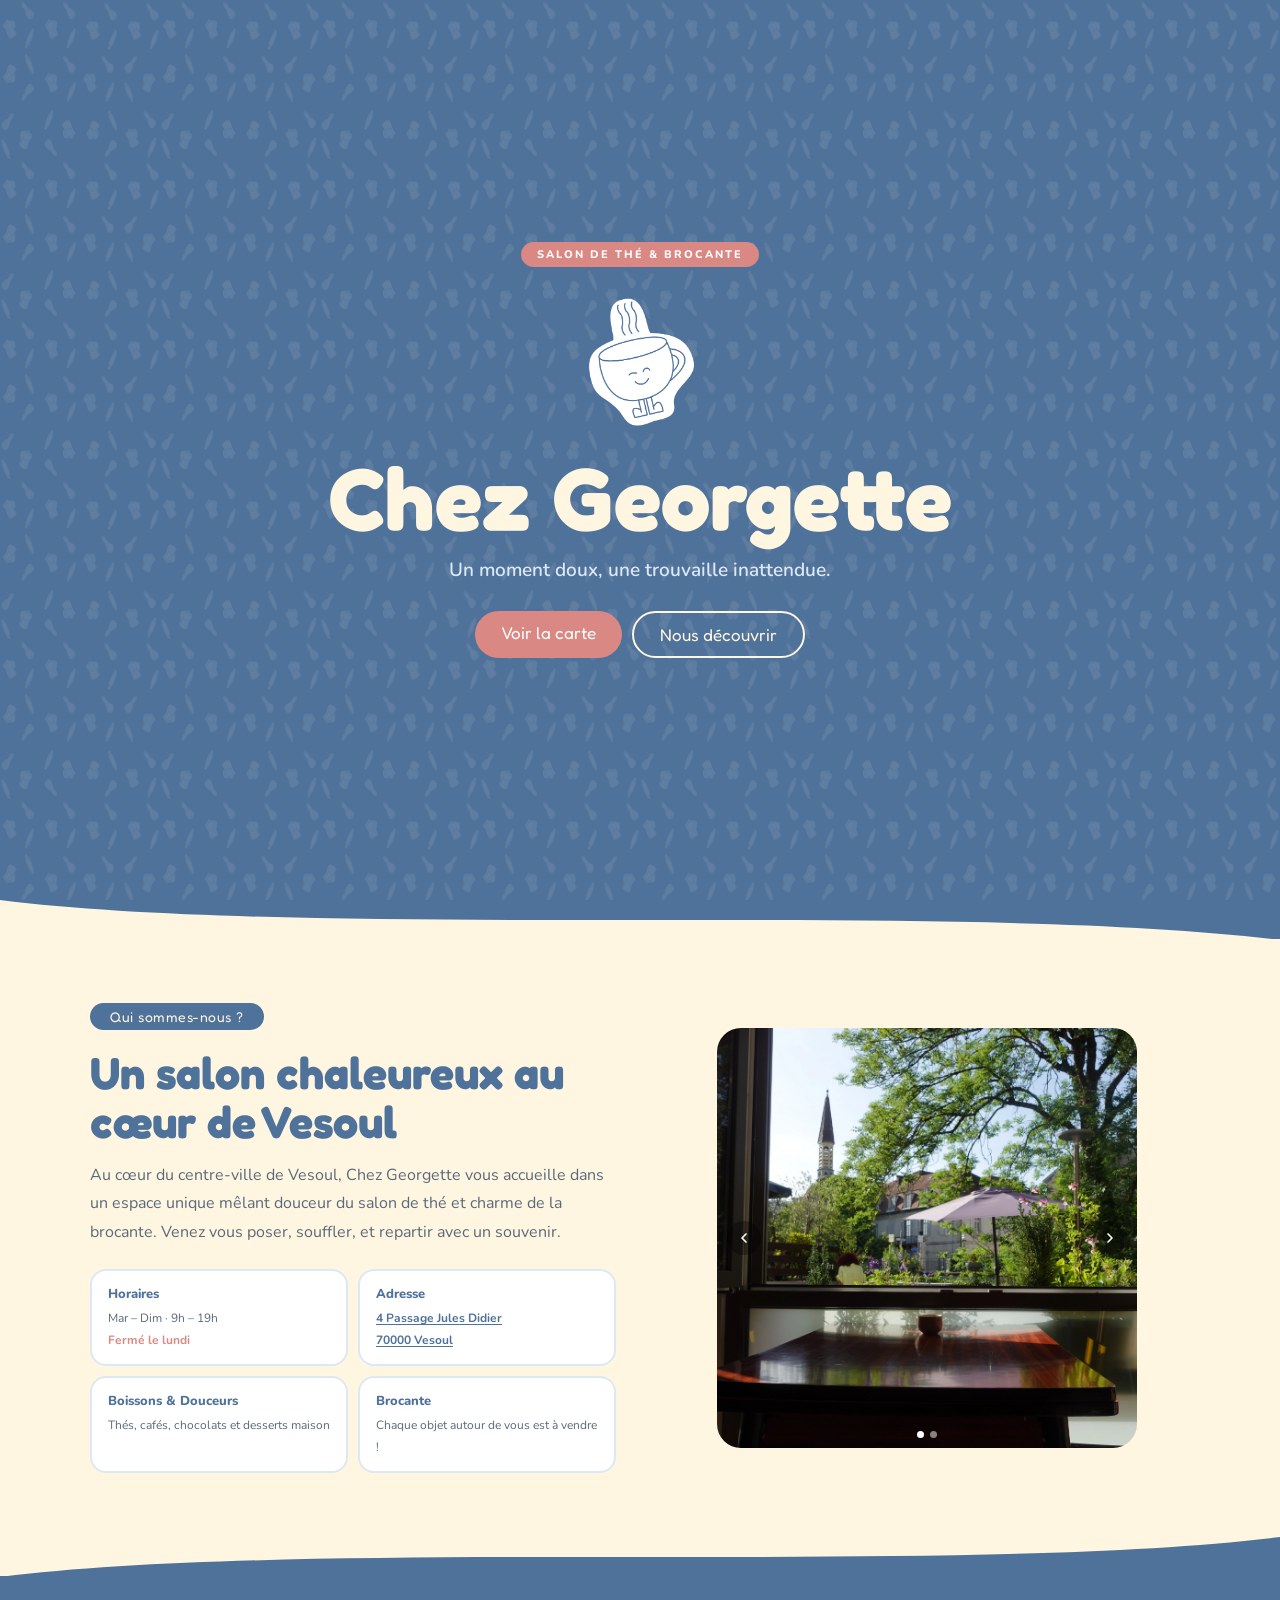
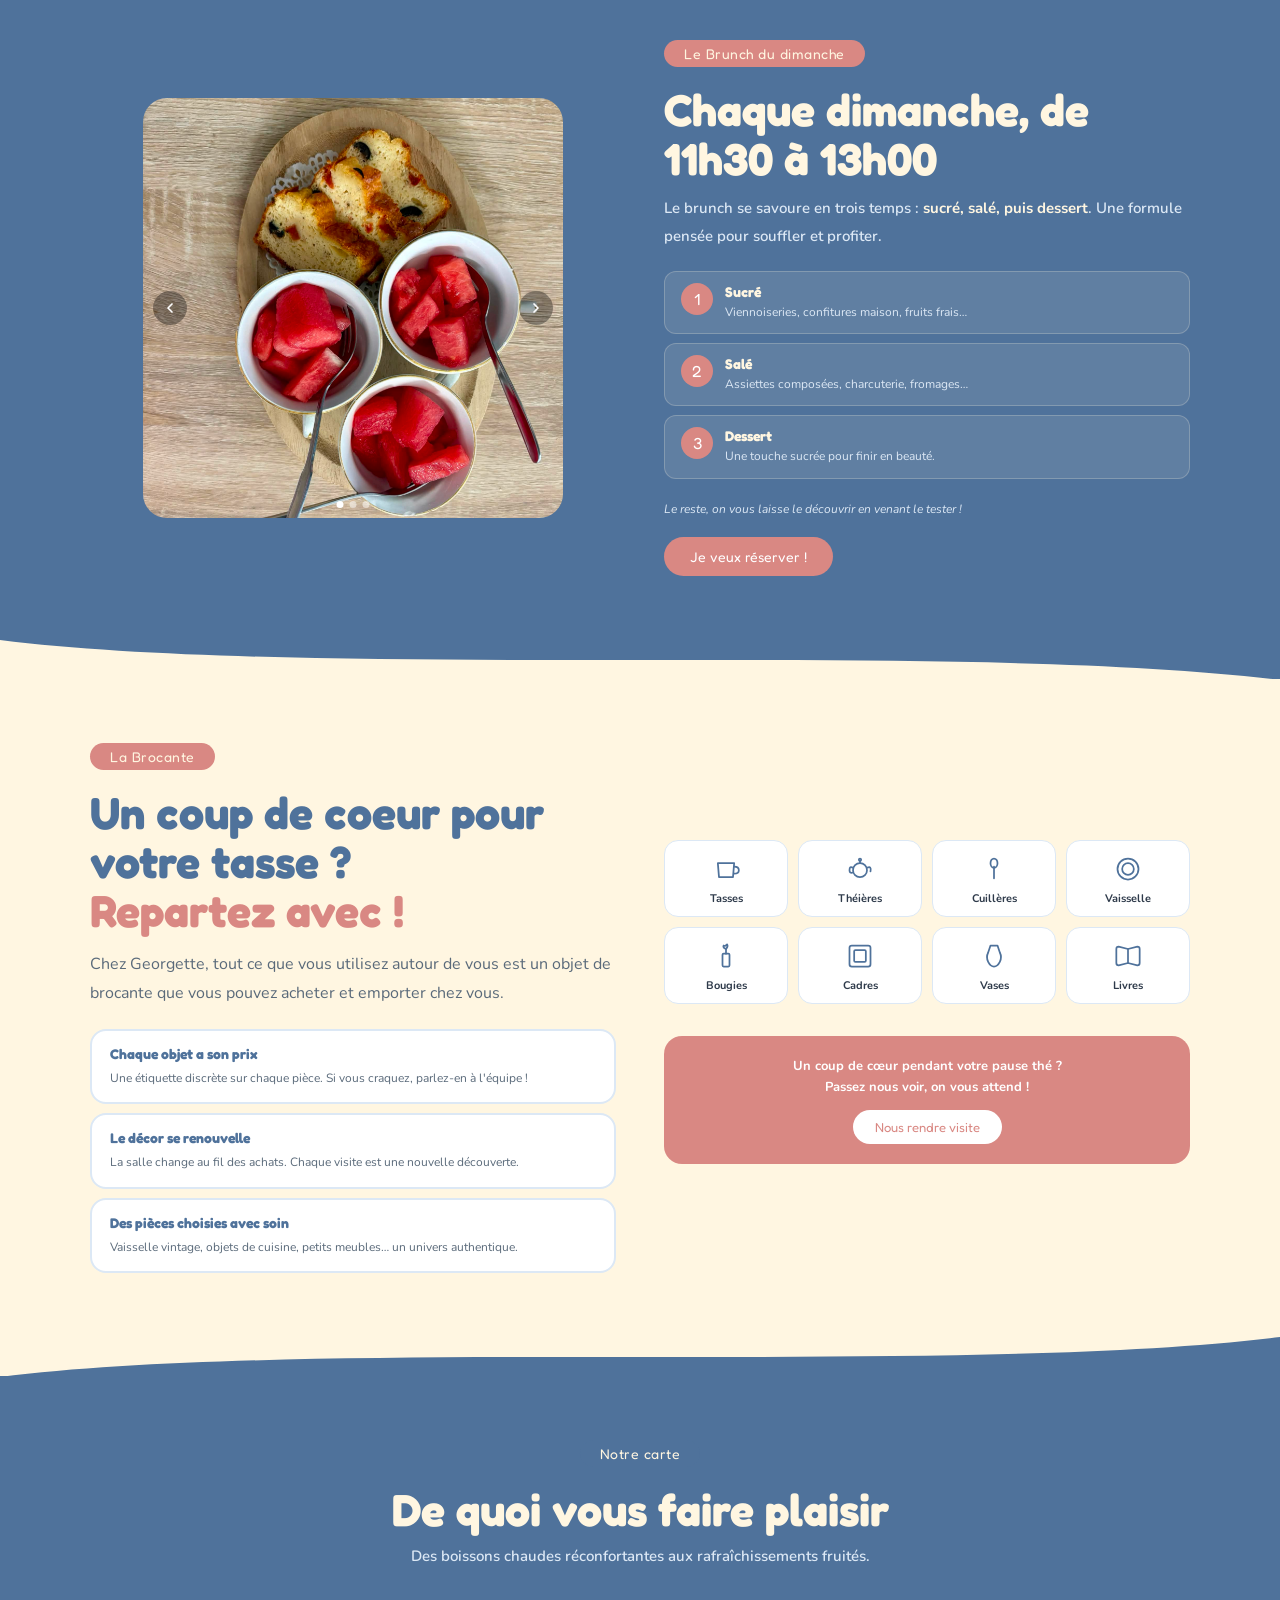
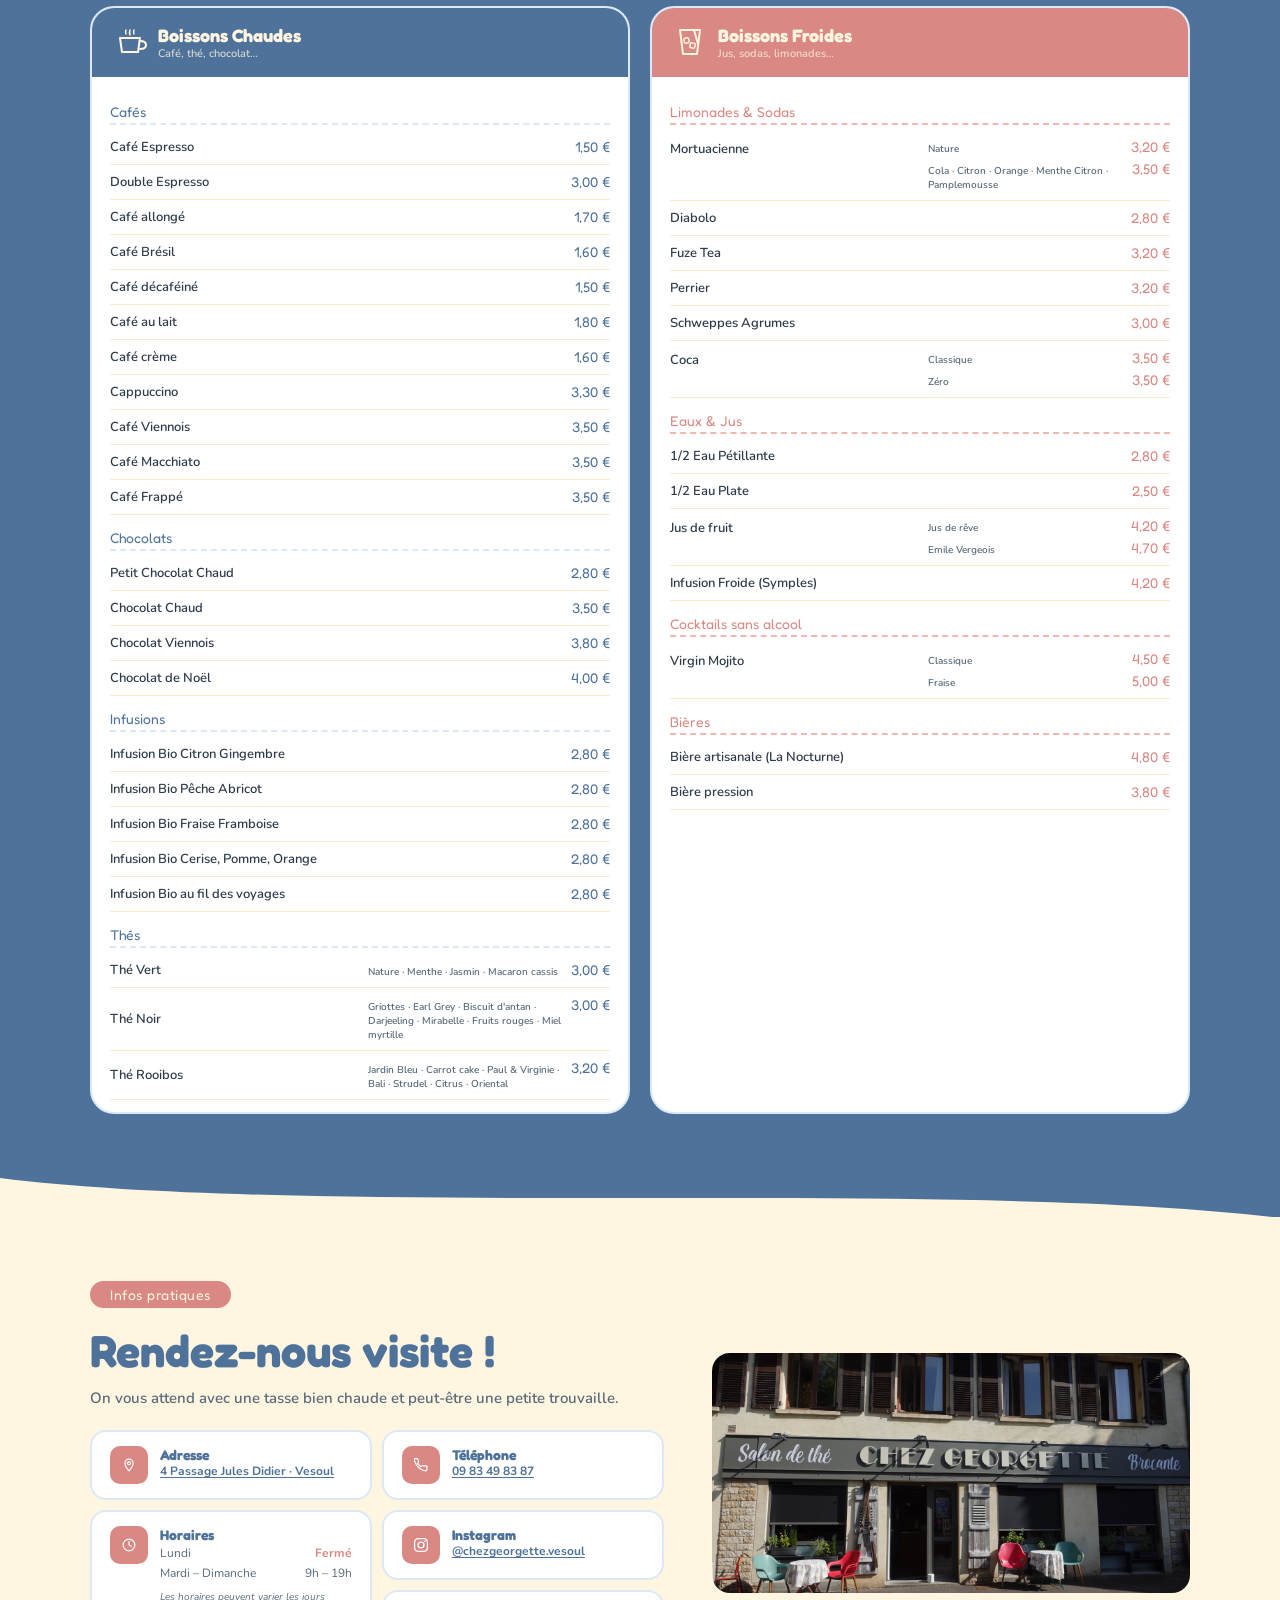
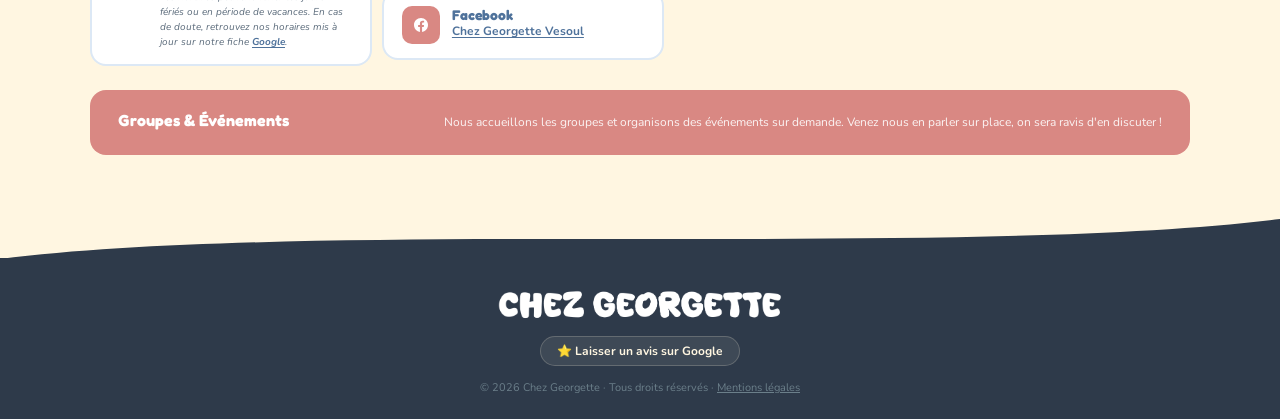
==== commit 6bfed61d: "feat: update brocante section layout and content for better presentation" ====
--- a/index.html
+++ b/index.html
@@ -219,7 +219,7 @@
   <div class="gg-inner">
     <div class="gg-grid2-top">
 
-      <!-- Colonne gauche : grille d'articles -->
+      <!-- Colonne gauche : intro + 3 cartes -->
       <div>
         <span class="tag tag--rose">La Brocante</span>
         <h2 class="section-title">
@@ -231,11 +231,29 @@
           que vous pouvez acheter et emporter chez vous.
         </p>
 
+        <div class="flex-col">
+          <div class="brocante-card">
+            <strong class="brocante-card__title">Chaque objet a son prix</strong>
+            <span class="brocante-card__desc">Une étiquette discrète sur chaque pièce. Si vous craquez, parlez-en à l'équipe !</span>
+          </div>
+          <div class="brocante-card">
+            <strong class="brocante-card__title">Le décor se renouvelle</strong>
+            <span class="brocante-card__desc">La salle change au fil des achats. Chaque visite est une nouvelle découverte.</span>
+          </div>
+          <div class="brocante-card">
+            <strong class="brocante-card__title">Des pièces choisies avec soin</strong>
+            <span class="brocante-card__desc">Vaisselle vintage, objets de cuisine, petits meubles… un univers authentique.</span>
+          </div>
+        </div>
+      </div>
+
+      <!-- Colonne droite : grille d'articles + encart -->
+      <div style="align-self:center;display:flex;flex-direction:column;justify-content:center;">
+
         <div class="objets-grid">
 
           <div class="objet-card">
             <svg viewBox="0 0 24 24" fill="none" stroke="currentColor" stroke-width="1.5" stroke-linecap="round" stroke-linejoin="round">
-              <!-- Tasses : tasse avec anse -->
               <path d="M5 7 L6 19 H18 L19 7 Z"/>
               <path d="M19 10 Q23 10 23 13 Q23 16 19 16"/>
             </svg>
@@ -244,7 +262,6 @@
 
           <div class="objet-card">
             <svg viewBox="0 0 24 24" fill="none" stroke="currentColor" stroke-width="1.5" stroke-linecap="round" stroke-linejoin="round">
-              <!-- Théières : corps rond + bec + anse -->
               <circle cx="12" cy="13" r="6"/>
               <path d="M12 7 L12 5"/>
               <circle cx="12" cy="4" r="1"/>
@@ -256,7 +273,6 @@
 
           <div class="objet-card">
             <svg viewBox="0 0 24 24" fill="none" stroke="currentColor" stroke-width="1.5" stroke-linecap="round" stroke-linejoin="round">
-              <!-- Petites cuillères : cuillère -->
               <path d="M12 20 L12 10"/>
               <ellipse cx="12" cy="7" rx="3" ry="4"/>
             </svg>
@@ -265,7 +281,6 @@
 
           <div class="objet-card">
             <svg viewBox="0 0 24 24" fill="none" stroke="currentColor" stroke-width="1.5" stroke-linecap="round" stroke-linejoin="round">
-              <!-- Vaisselle : assiette -->
               <circle cx="12" cy="12" r="9"/>
               <circle cx="12" cy="12" r="5"/>
             </svg>
@@ -274,7 +289,6 @@
 
           <div class="objet-card">
             <svg viewBox="0 0 24 24" fill="none" stroke="currentColor" stroke-width="1.5" stroke-linecap="round" stroke-linejoin="round">
-              <!-- Bougies : bougie avec flamme -->
               <rect x="9" y="10" width="6" height="11" rx="1"/>
               <path d="M12 10 L12 6"/>
               <path d="M12 6 Q14 4 13 2 Q11 4 10 3 Q9 5 12 6 Z"/>
@@ -284,7 +298,6 @@
 
           <div class="objet-card">
             <svg viewBox="0 0 24 24" fill="none" stroke="currentColor" stroke-width="1.5" stroke-linecap="round" stroke-linejoin="round">
-              <!-- Cadres : cadre photo -->
               <rect x="3" y="3" width="18" height="18" rx="2"/>
               <rect x="7" y="7" width="10" height="10" rx="1"/>
             </svg>
@@ -293,7 +306,6 @@
 
           <div class="objet-card">
             <svg viewBox="0 0 24 24" fill="none" stroke="currentColor" stroke-width="1.5" stroke-linecap="round" stroke-linejoin="round">
-              <!-- Vases : vase -->
               <path d="M9 3 H15 L17 9 Q19 13 17 17 Q15 21 12 21 Q9 21 7 17 Q5 13 7 9 Z"/>
             </svg>
             <span>Vases</span>
@@ -301,31 +313,12 @@
 
           <div class="objet-card">
             <svg viewBox="0 0 24 24" fill="none" stroke="currentColor" stroke-width="1.5" stroke-linecap="round" stroke-linejoin="round">
-              <!-- Livres : livre ouvert -->
               <path d="M2 6 Q2 4 4 4 L12 6 L20 4 Q22 4 22 6 L22 18 Q22 20 20 20 L12 18 L4 20 Q2 20 2 18 Z"/>
               <line x1="12" y1="6" x2="12" y2="18"/>
             </svg>
             <span>Livres</span>
           </div>
 
-        </div>
-      </div>
-
-      <!-- Colonne droite : 3 étapes -->
-      <div style="align-self:center;">
-        <div class="flex-col">
-          <div class="brocante-card">
-            <strong class="brocante-card__title">Chaque objet a son prix</strong>
-            <span class="brocante-card__desc">Une étiquette discrète sur chaque pièce. Si vous craquez, parlez-en à l'équipe !</span>
-          </div>
-          <div class="brocante-card">
-            <strong class="brocante-card__title">Le décor se renouvelle</strong>
-            <span class="brocante-card__desc">La salle change au fil des achats. Chaque visite est une nouvelle découverte.</span>
-          </div>
-          <div class="brocante-card">
-            <strong class="brocante-card__title">Des pièces choisies avec soin</strong>
-            <span class="brocante-card__desc">Vaisselle vintage, objets de cuisine, petits meubles… un univers authentique.</span>
-          </div>
         </div>
 
         <div class="brocante-encart-rose" style="margin-top:14px;">
@@ -541,7 +534,7 @@
     <a href="https://g.page/r/CY_2JEAPZsD-EAE/review" target="_blank" rel="noopener noreferrer" class="footer__avis">
       ⭐ Laisser un avis sur Google
     </a>
-    <p class="footer__copy">© 2026 Chez Georgette · Salon de thé &amp; Brocante · <button class="footer__mentions" id="btn-mentions">Mentions légales</button></p>
+    <p class="footer__copy">© 2026 Chez Georgette · Tous droits réservés · <button class="footer__mentions" id="btn-mentions">Mentions légales</button></p>
   </div>
 </footer>
 
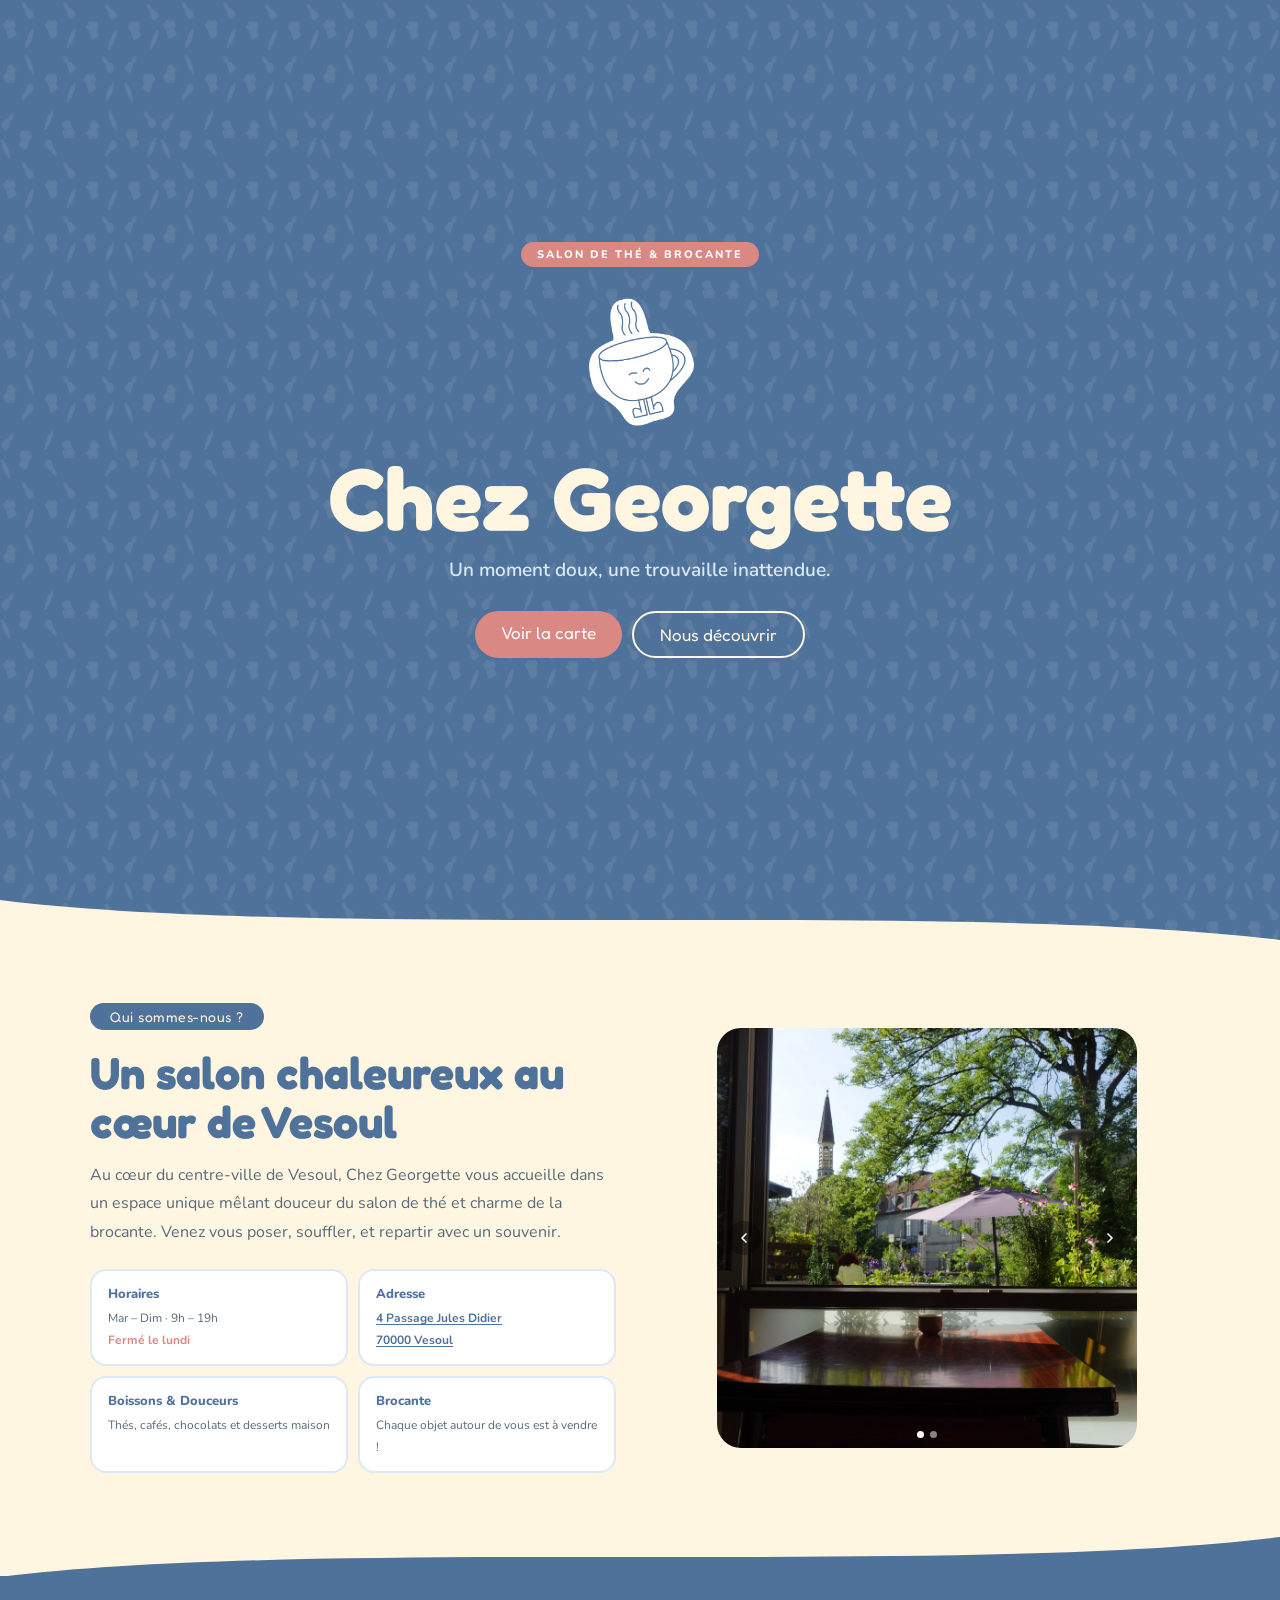
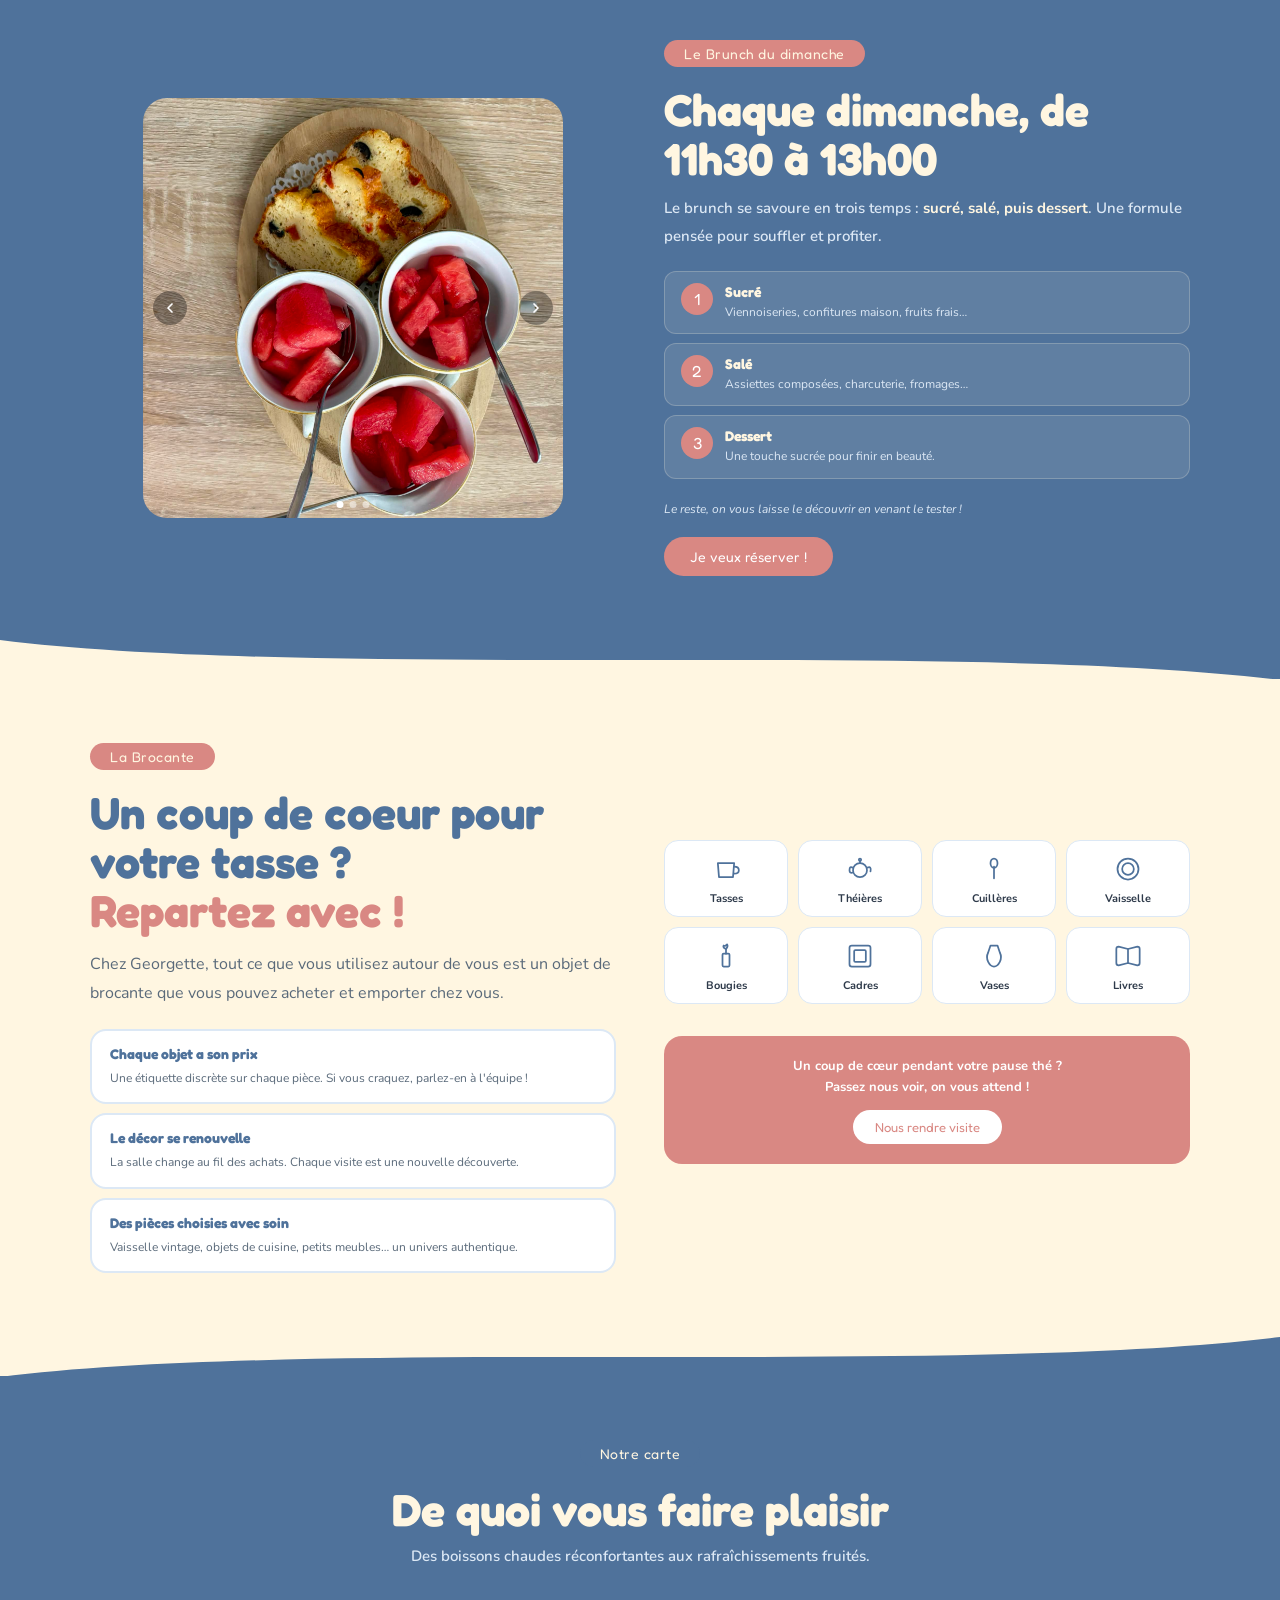
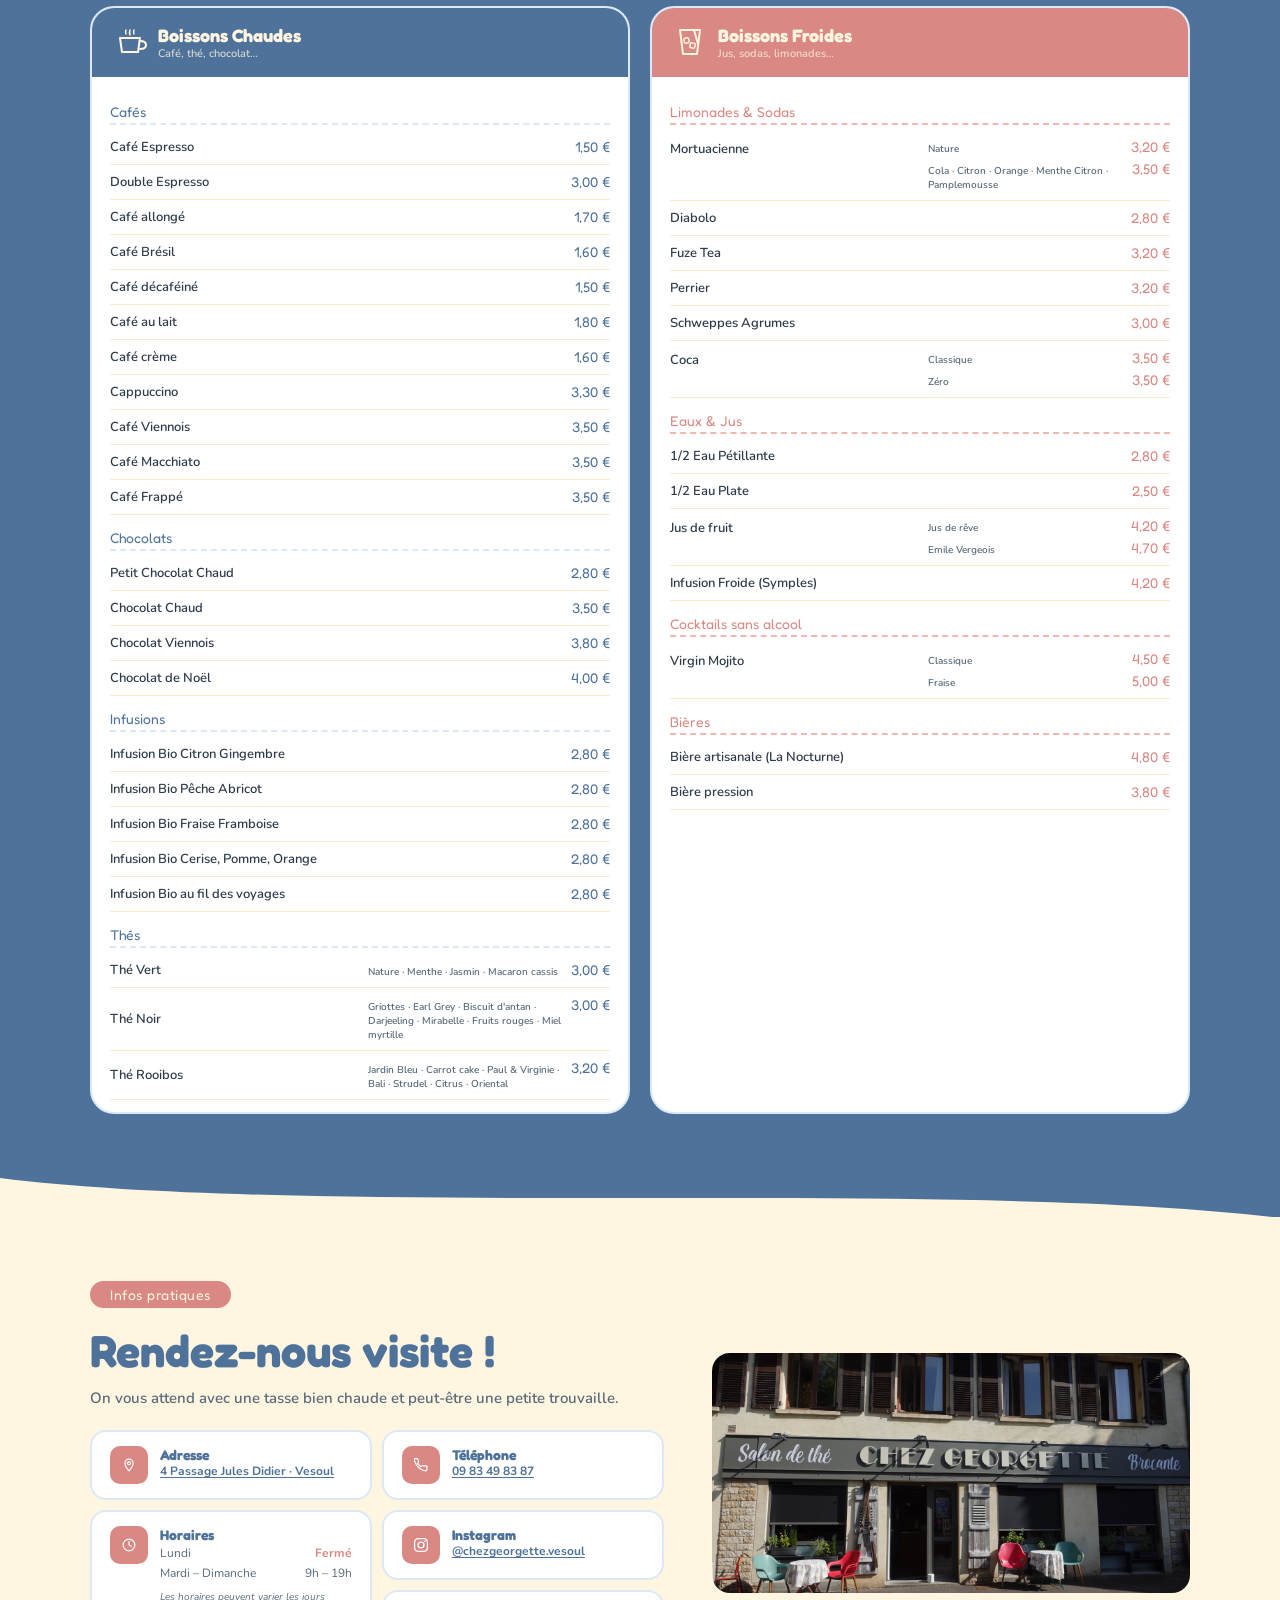
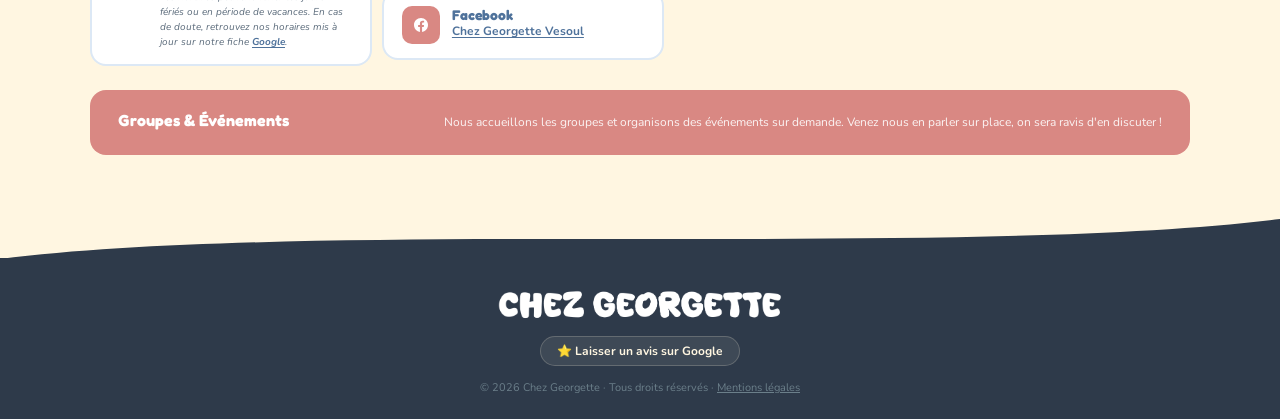
==== commit b69cb4ea: "feat: enhance SEO with updated meta tags and improve layout for mobile responsiveness" ====
--- a/index.html
+++ b/index.html
@@ -4,7 +4,23 @@
   <meta charset="UTF-8">
   <meta name="viewport" content="width=device-width, initial-scale=1.0">
   <title>Chez Georgette — Salon de thé & Brocante · Vesoul</title>
-  <meta name="description" content="Chez Georgette, un salon de thé et brocante au cœur de Vesoul. Un lieu chaleureux pour savourer une boisson réconfortante et dénicher une trouvaille unique.">
+  <!-- ~155 caractères pour Google -->
+  <meta name="description" content="Salon de thé & brocante à Vesoul. Desserts maison, boissons chaudes & fraîches selon la saison, terrasse au bord du Durgeon et brunch le dimanche. Ouvert mar–dim 9h–19h.">
+
+  <!-- Open Graph / Discord / réseaux sociaux (~200 caractères) -->
+  <meta property="og:type"        content="website">
+  <meta property="og:url"         content="https://chezgeorgette-vesoul.fr">
+  <meta property="og:title"       content="Chez Georgette — Salon de thé & Brocante · Vesoul">
+  <meta property="og:description" content="Situé au cœur de Vesoul, Chez Georgette vous accueille dans une ambiance vintage. Desserts maison, boissons chaudes ou fraîches selon la saison, terrasse au bord du Durgeon et brunch le dimanche. Ouvert mar–dim 9h–19h.">
+  <meta property="og:image"       content="https://chezgeorgette-vesoul.fr/images/exterieur.webp">
+  <meta property="og:image:alt"   content="Extérieur du salon de thé Chez Georgette à Vesoul">
+  <meta property="og:locale"      content="fr_FR">
+
+  <!-- Twitter Card (~200 caractères) -->
+  <meta name="twitter:card"        content="summary_large_image">
+  <meta name="twitter:title"       content="Chez Georgette — Salon de thé & Brocante · Vesoul">
+  <meta name="twitter:description" content="Desserts maison & boissons de saison au bord du Durgeon, à Vesoul. Ambiance vintage, brocante, terrasse et brunch le dimanche. Ouvert mar–dim 9h–19h.">
+  <meta name="twitter:image"       content="https://chezgeorgette-vesoul.fr/images/exterieur.webp">
   <link rel="preconnect" href="https://fonts.googleapis.com">
   <link rel="preconnect" href="https://fonts.gstatic.com" crossorigin>
   <link href="https://fonts.googleapis.com/css2?family=Fredoka+One&family=Nunito:wght@400;600;700;800&display=swap" rel="stylesheet">
@@ -52,7 +68,7 @@
 
 
 <!-- Wave bleu → crème -->
-<div class="wave" style="background:#4F729B;">
+<div class="wave wave--pattern" style="background:#4F729B;">
   <svg viewBox="0 0 1440 60" xmlns="http://www.w3.org/2000/svg" preserveAspectRatio="none">
     <path d="M0,0 C360,60 1080,0 1440,60 L1440,60 L0,60 Z" fill="#FFF6E1"/>
   </svg>
--- a/css/style.css
+++ b/css/style.css
@@ -30,6 +30,11 @@
   background: var(--creme);
   color: var(--texte);
   overflow-x: hidden;
+  max-width: 100vw;
+}
+
+html {
+  overflow-x: hidden;
 }
 
 img { display: block; max-width: 100%; }
@@ -89,6 +94,12 @@
   .gg-grid2-top,
   .gg-grid-infos { grid-template-columns: 1fr !important; gap: 24px !important; }
   .gg-grid-menu  { grid-template-columns: 1fr !important; gap: 16px !important; }
+  .contact-grid  { grid-template-columns: 1fr !important; }
+  .contact-social-col { flex-direction: column; }
+
+  /* Empêche les débordements horizontaux sur mobile */
+  .img-slot, .carrousel { max-width: 100% !important; }
+  .social-link { width: 100%; }
 }
 
 @media (max-width: 400px) {
@@ -126,6 +137,26 @@
   display: block;
   width: 100%;
   height: 40px;
+}
+
+.wave--pattern {
+  position: relative;
+}
+
+.wave--pattern::before {
+  content: '';
+  position: absolute;
+  inset: 0;
+  background-image: url('../images/pattern.png');
+  background-size: 160px 160px;
+  opacity: 0.1;
+  pointer-events: none;
+  z-index: 0;
+}
+
+.wave--pattern svg {
+  position: relative;
+  z-index: 1;
 }
 
 /* ============================================================
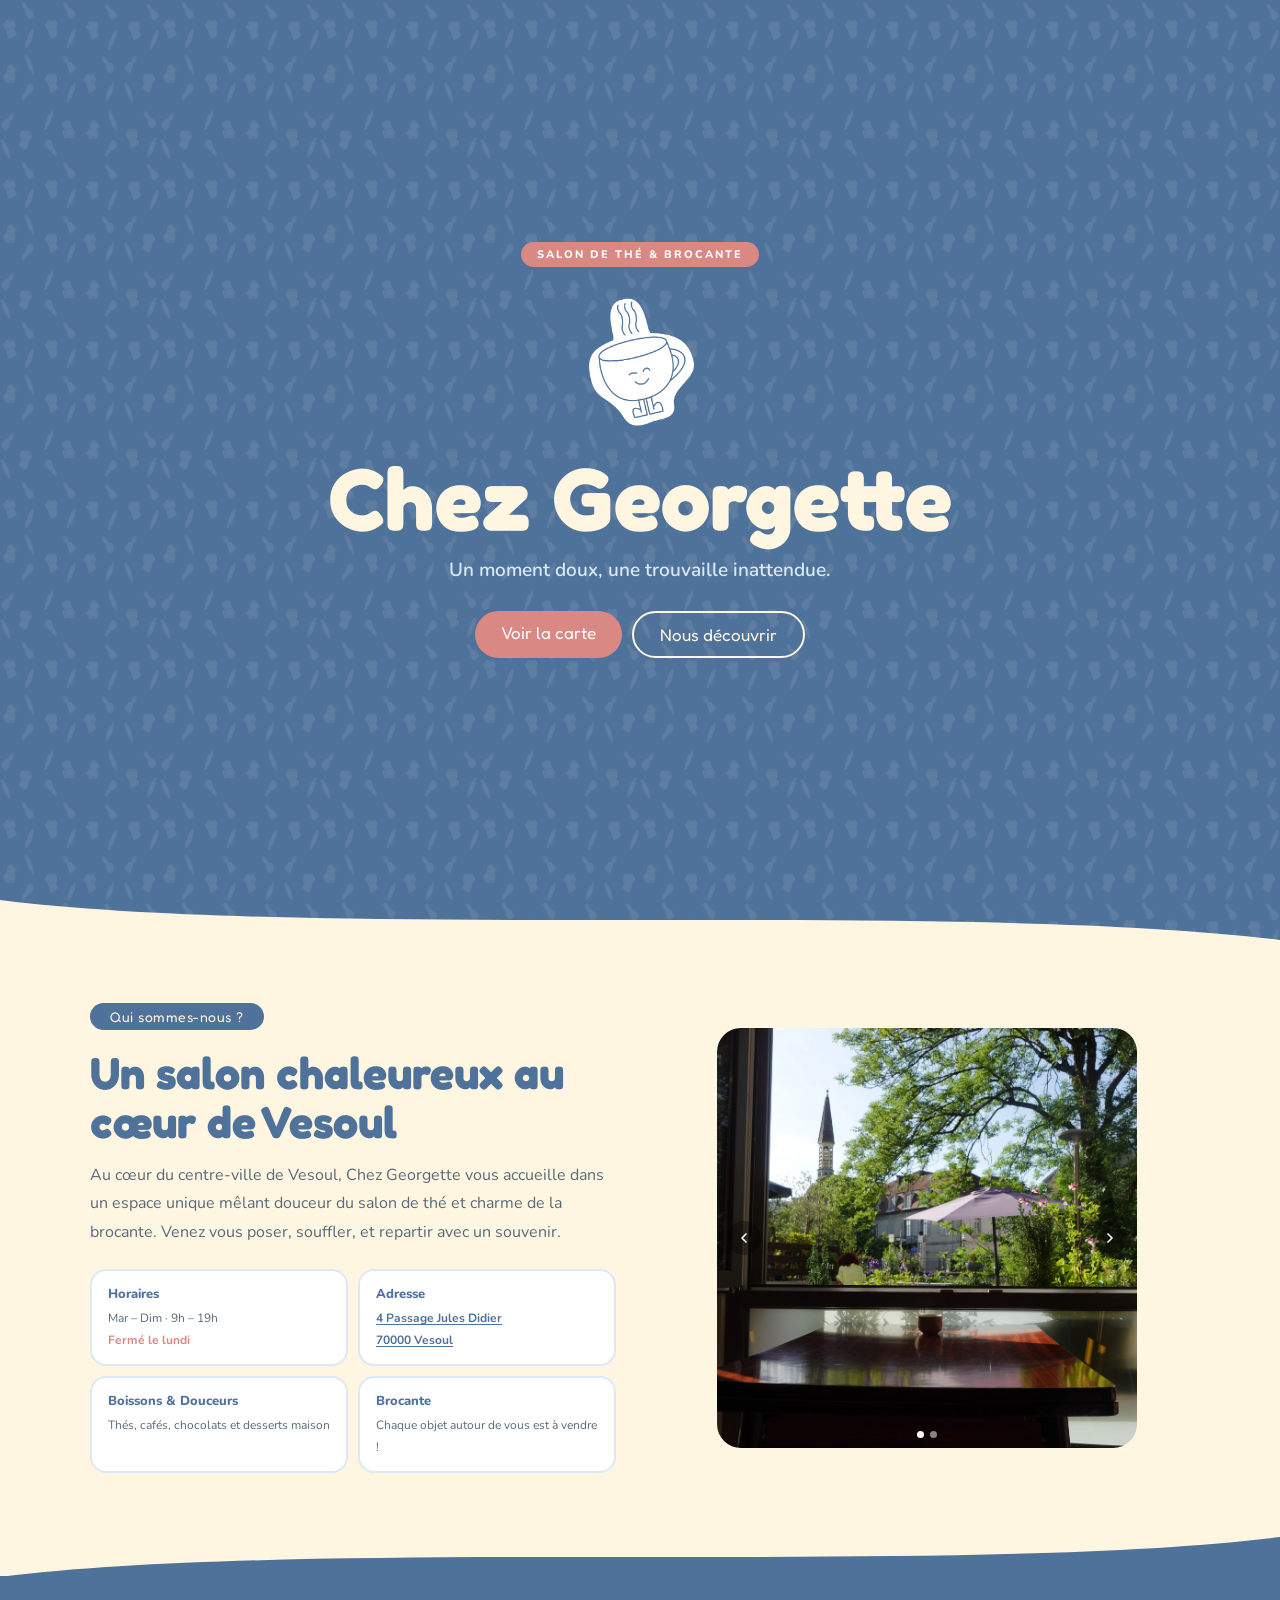
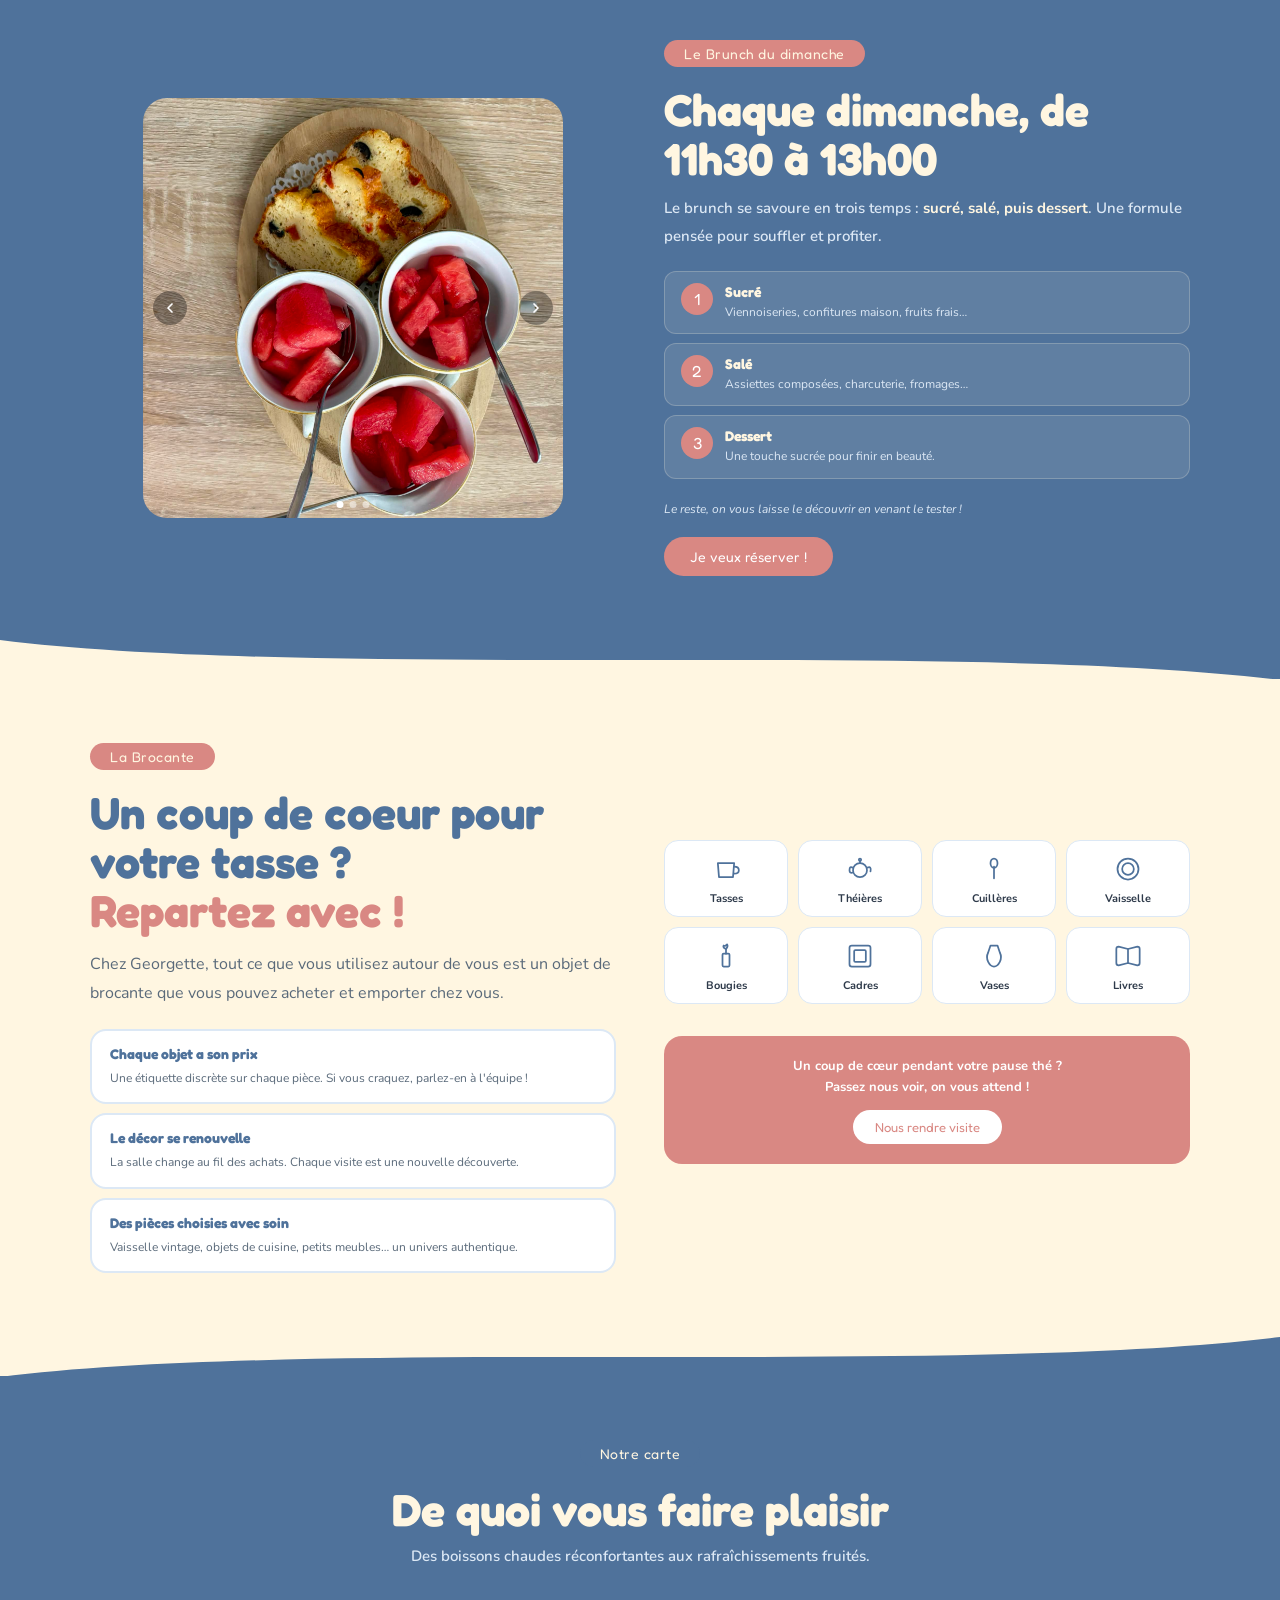
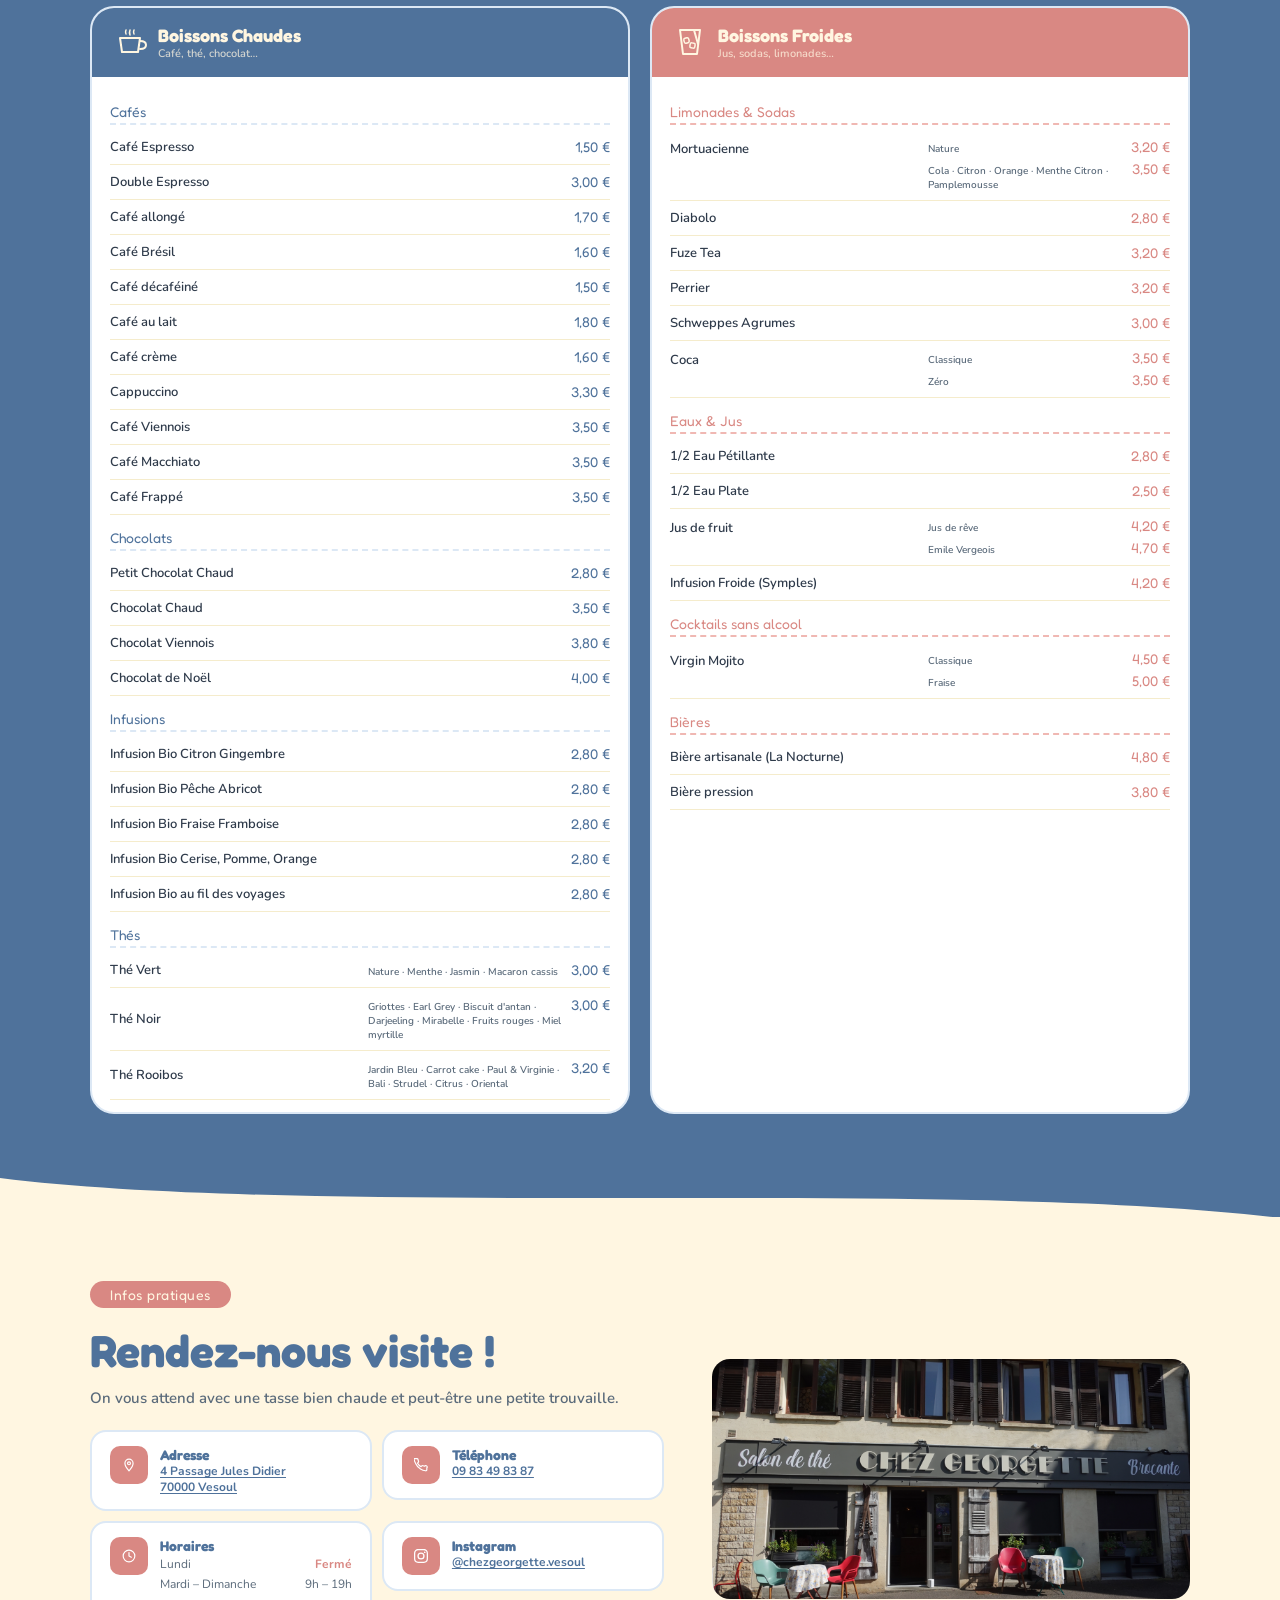
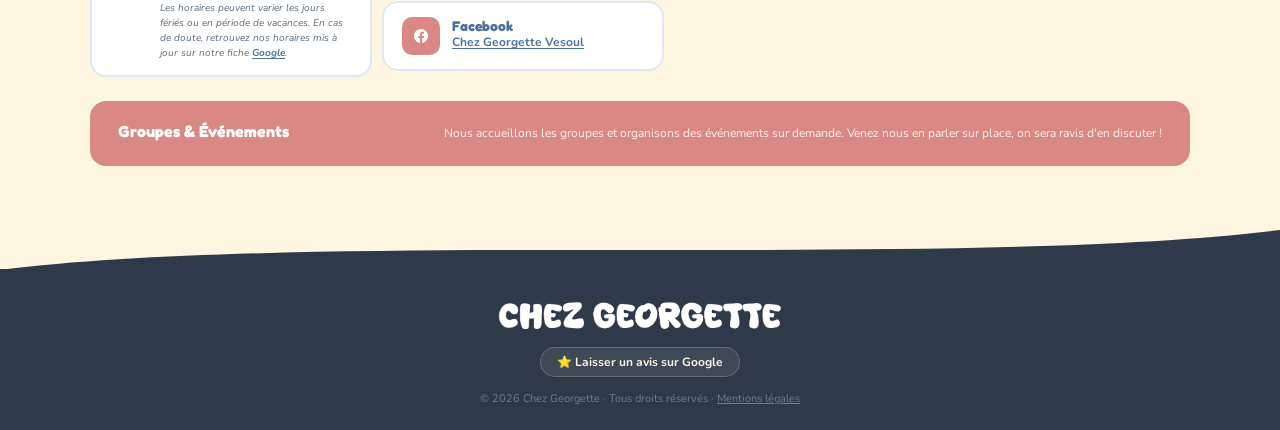
==== commit 82e83938: "feat: update address links" ====
--- a/index.html
+++ b/index.html
@@ -99,7 +99,7 @@
           </div>
           <div class="info-card">
             <strong class="info-card__title">Adresse</strong>
-            <a href="geo:47.6224,6.1559?q=4+Passage+Jules+Didier,+70000+Vesoul" id="lien-itineraire-2" class="info-card__desc contact-card__link">4 Passage Jules Didier<br>70000 Vesoul</a>
+            <a href="https://maps.app.goo.gl/gsRcGTiB2UF8qiqy8" target="_blank" rel="noopener noreferrer" class="info-card__desc contact-card__link">4 Passage Jules Didier<br>70000 Vesoul</a>
           </div>
           <div class="info-card">
             <strong class="info-card__title">Boissons &amp; Douceurs</strong>
@@ -445,7 +445,7 @@
             </div>
             <div>
               <strong class="contact-card__title">Adresse</strong>
-              <a href="geo:47.6224,6.1559?q=4+Passage+Jules+Didier,+70000+Vesoul" id="lien-itineraire" class="contact-card__detail contact-card__link">4 Passage Jules Didier · Vesoul</a>
+              <a href="https://maps.app.goo.gl/gsRcGTiB2UF8qiqy8" target="_blank" rel="noopener noreferrer" class="contact-card__detail contact-card__link">4 Passage Jules Didier<br>70000 Vesoul</a>
             </div>
           </div>
 
@@ -525,7 +525,7 @@
     </div>
 
     <div class="commandes-encart commandes-encart--full">
-      <strong>Groupes &amp; Événements</strong>
+      <strong>Groupes &amp; <br class="br-mobile">Événements</strong>
       <p>Nous accueillons les groupes et organisons des événements sur demande. Venez nous en parler sur place, on sera ravis d'en discuter !</p>
     </div>
 
--- a/css/style.css
+++ b/css/style.css
@@ -100,6 +100,7 @@
   /* Empêche les débordements horizontaux sur mobile */
   .img-slot, .carrousel { max-width: 100% !important; }
   .social-link { width: 100%; }
+
 }
 
 @media (max-width: 400px) {
@@ -1177,6 +1178,9 @@
    ============================================================ */
 .text-center { text-align: center; }
 
+.br-mobile { display: none; }
+@media (max-width: 680px) { .br-mobile { display: block; } }
+
 .section-title {
   font-family: var(--font-display);
   font-size: clamp(1.6rem, 4vw, 2.8rem);
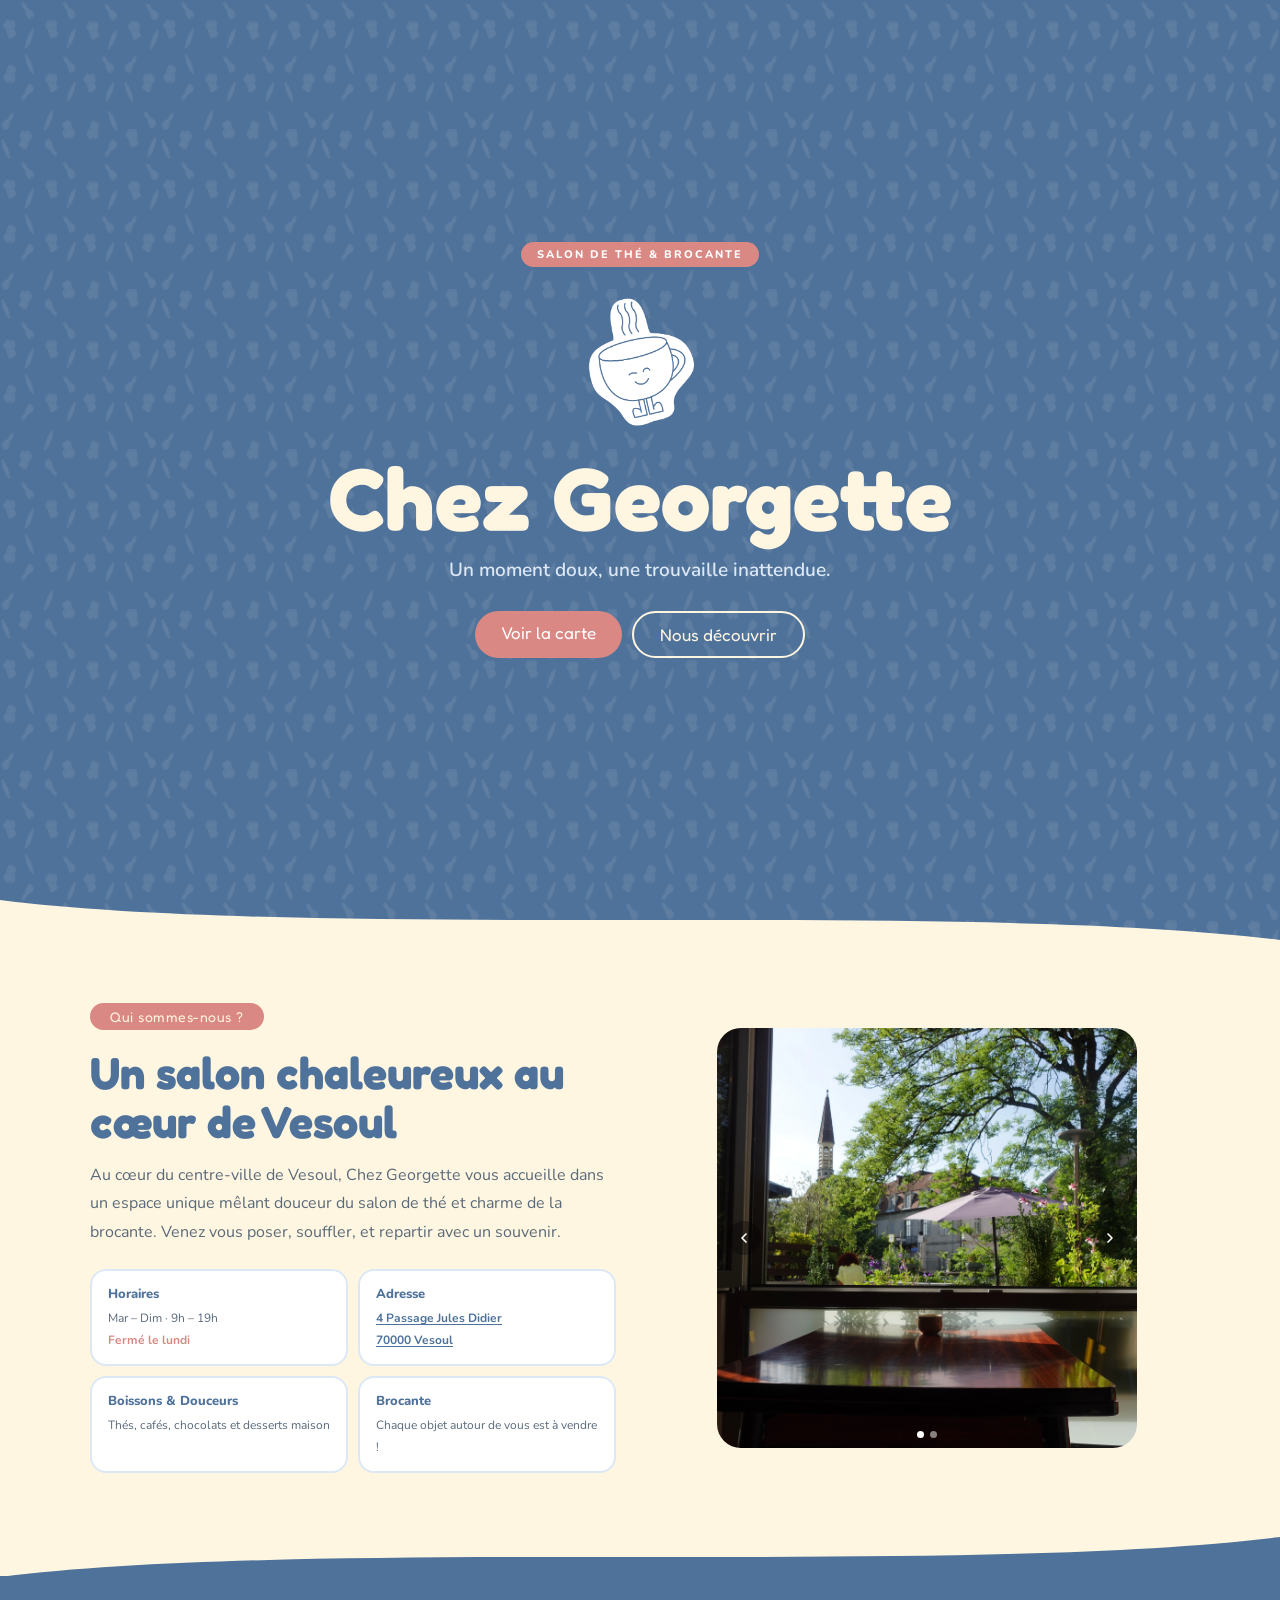
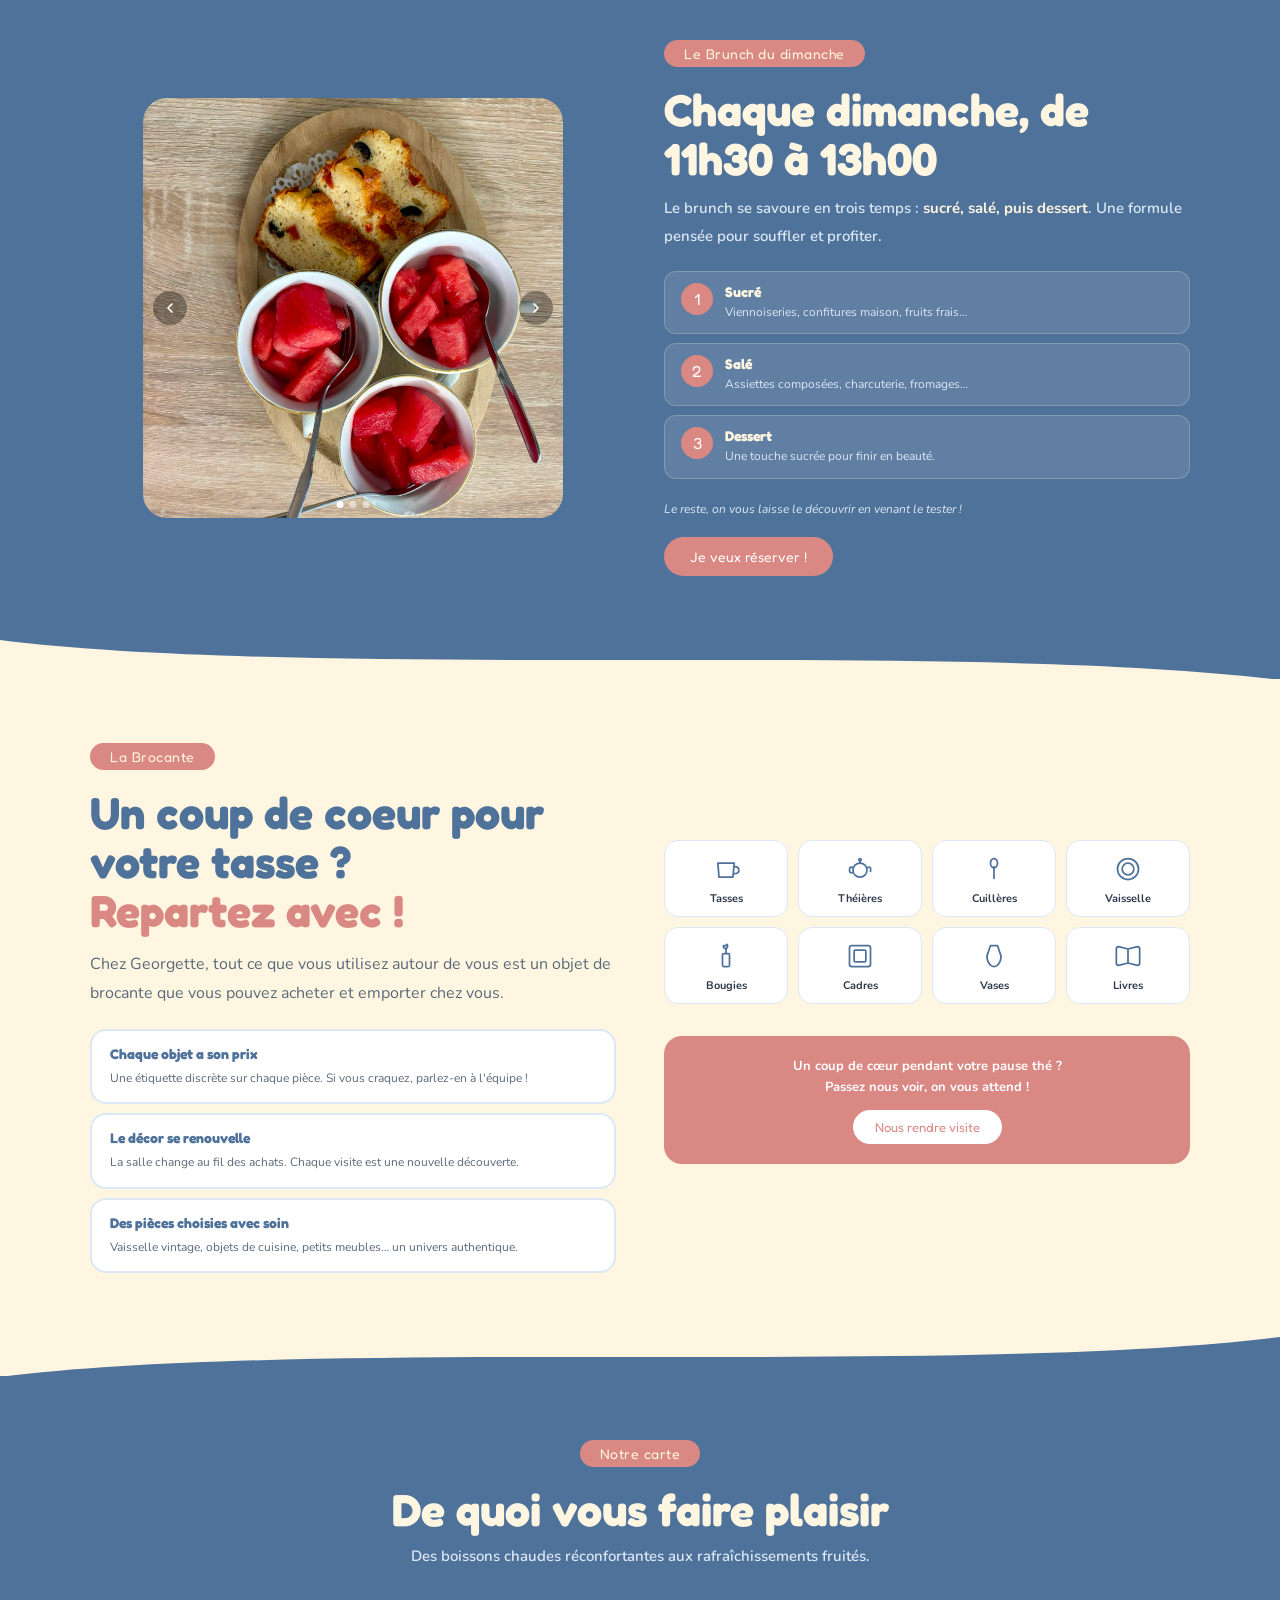
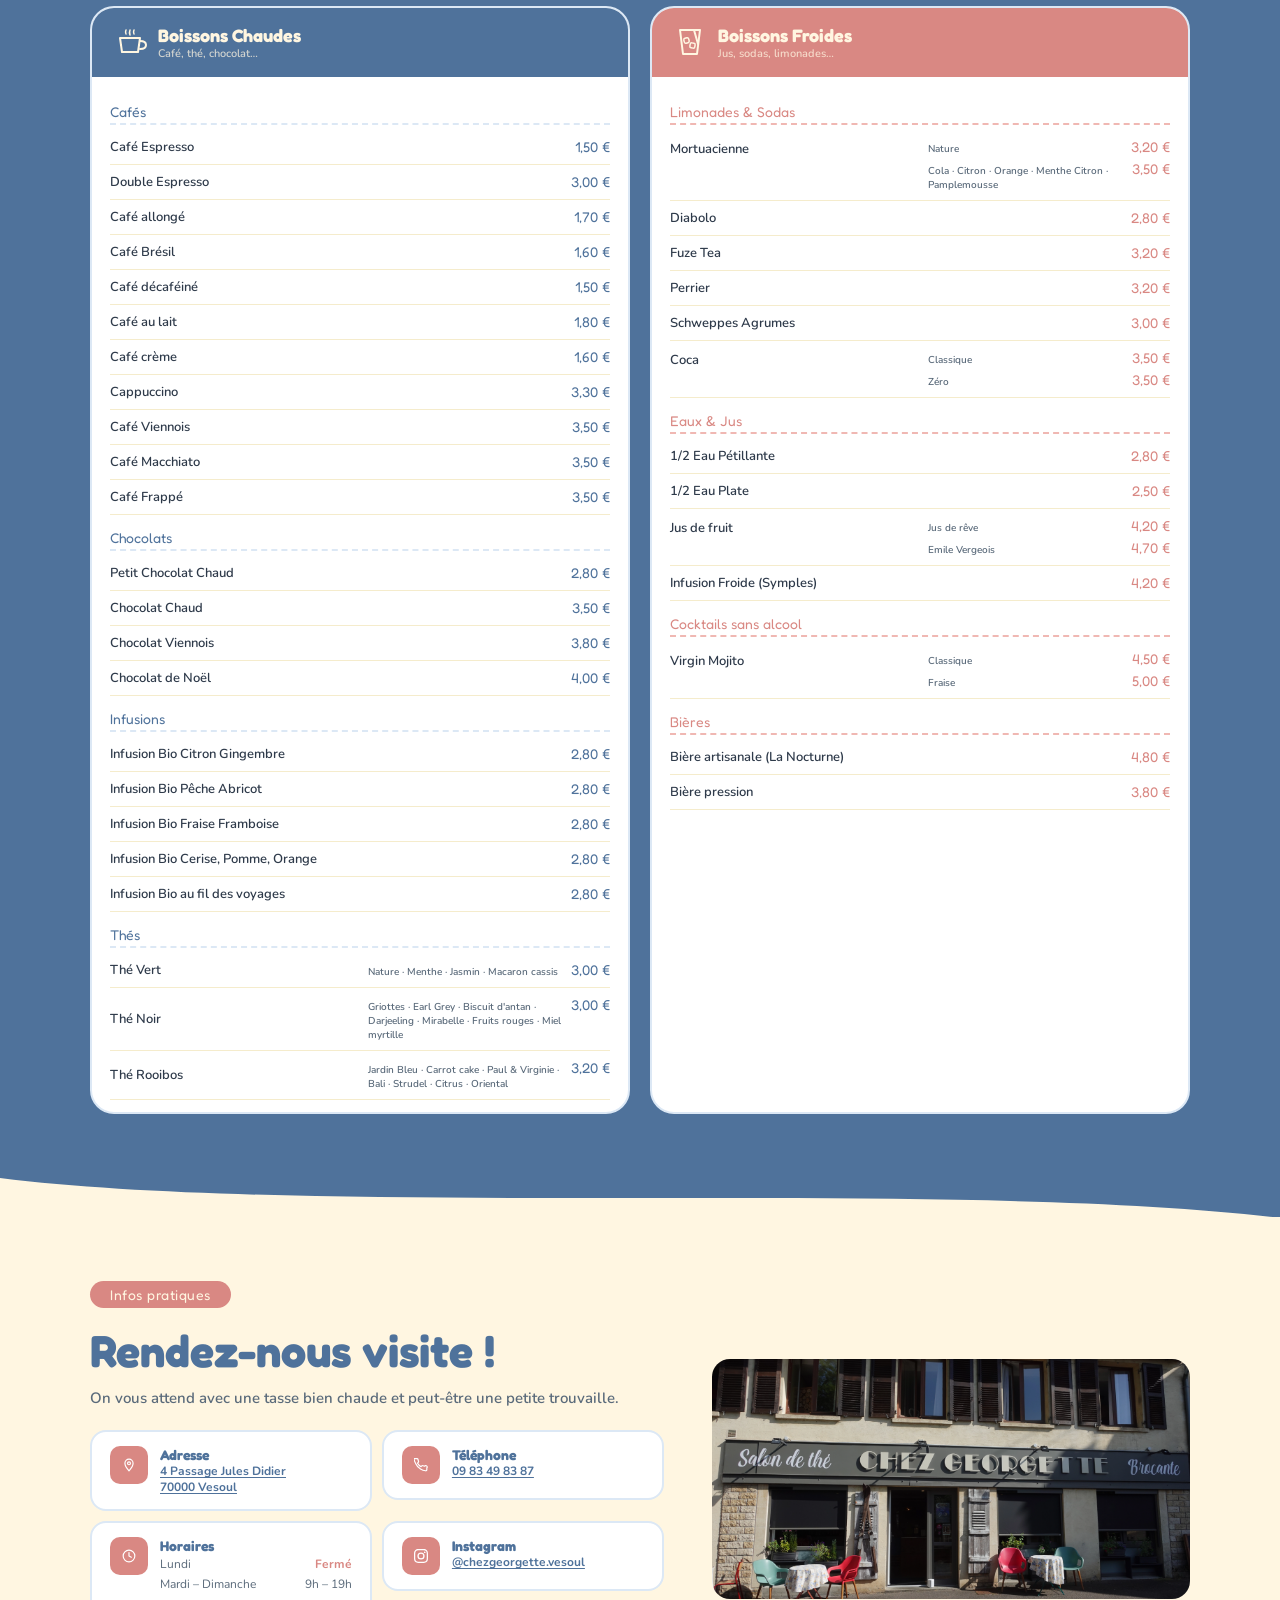
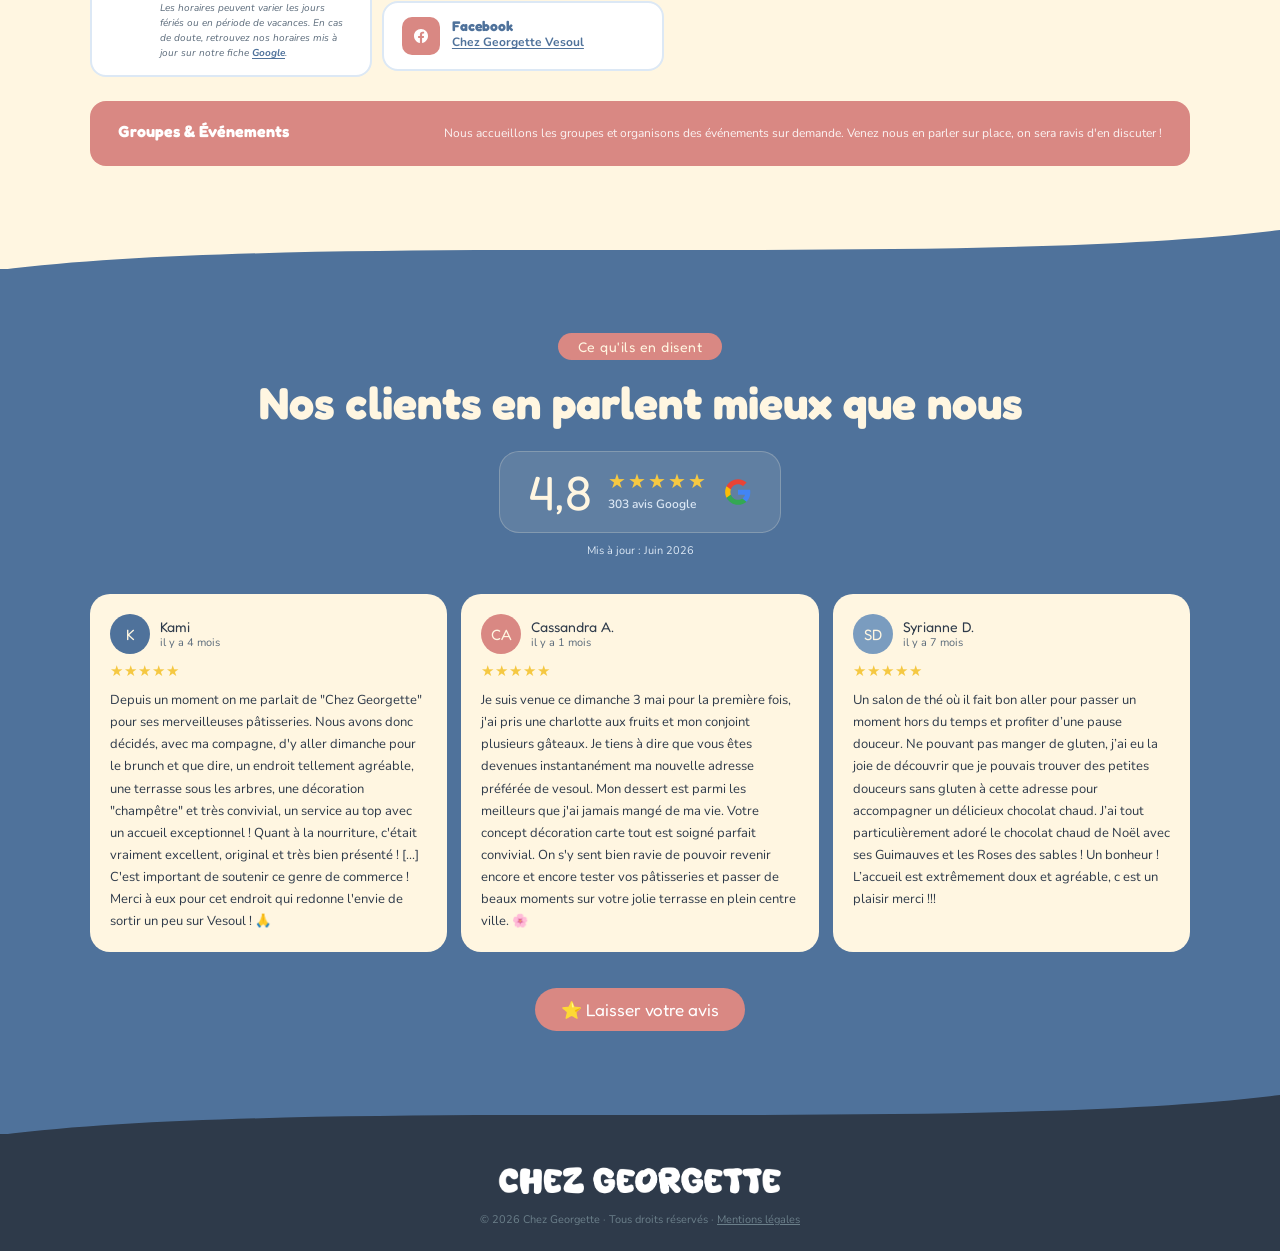
==== commit dc862921: "feat: add Google reviews section" ====
--- a/index.html
+++ b/index.html
@@ -84,7 +84,7 @@
 
       <!-- Colonne texte -->
       <div>
-        <span class="tag">Qui sommes-nous ?</span>
+        <span class="tag tag--rose">Qui sommes-nous ?</span>
         <h2 class="section-title">Un salon chaleureux au cœur de Vesoul</h2>
         <p class="section-body">
           Au cœur du centre-ville de Vesoul, Chez Georgette vous accueille dans un espace unique
@@ -363,7 +363,7 @@
   <div class="gg-inner">
 
     <div class="carte__intro">
-      <span class="tag">Notre carte</span>
+      <span class="tag tag--rose">Notre carte</span>
       <h2>De quoi vous faire plaisir</h2>
       <p>Des boissons chaudes réconfortantes aux rafraîchissements fruités.</p>
     </div>
@@ -533,8 +533,54 @@
 </section>
 
 
-<!-- Wave crème → dark (retournée) -->
+<!-- Wave crème → bleu (retournée) -->
 <div class="wave" style="background:#FFF6E1;">
+  <svg viewBox="0 0 1440 60" xmlns="http://www.w3.org/2000/svg" preserveAspectRatio="none">
+    <path d="M0,60 C360,0 1080,60 1440,0 L1440,60 L0,60 Z" fill="#4F729B"/>
+  </svg>
+</div>
+
+
+<!-- ============================================================
+     AVIS GOOGLE
+     ============================================================ -->
+<section id="avis" class="gg-section avis-section">
+  <div class="gg-inner">
+
+    <div class="avis-intro">
+      <span class="tag tag--rose">Ce qu'ils en disent</span>
+      <h2>Nos clients en parlent mieux que nous</h2>
+
+      <a href="https://maps.app.goo.gl/gsRcGTiB2UF8qiqy8" id="avis-lien-maps" target="_blank" rel="noopener noreferrer" class="avis-note-globale">
+        <span class="avis-note-num" id="avis-note">—</span>
+        <div class="avis-note-details">
+          <span class="avis-etoiles-globales" id="avis-etoiles-globales">★★★★★</span>
+          <span class="avis-count" id="avis-count">… avis Google</span>
+        </div>
+        <svg width="28" height="28" viewBox="0 0 24 24" xmlns="http://www.w3.org/2000/svg" aria-label="Google">
+          <path d="M22.56 12.25c0-.78-.07-1.53-.2-2.25H12v4.26h5.92c-.26 1.37-1.04 2.53-2.21 3.31v2.77h3.57c2.08-1.92 3.28-4.74 3.28-8.09z" fill="#4285F4"/>
+          <path d="M12 23c2.97 0 5.46-.98 7.28-2.66l-3.57-2.77c-.98.66-2.23 1.06-3.71 1.06-2.86 0-5.29-1.93-6.16-4.53H2.18v2.84C3.99 20.53 7.7 23 12 23z" fill="#34A853"/>
+          <path d="M5.84 14.09c-.22-.66-.35-1.36-.35-2.09s.13-1.43.35-2.09V7.07H2.18C1.43 8.55 1 10.22 1 12s.43 3.45 1.18 4.93l2.85-2.22.81-.62z" fill="#FBBC05"/>
+          <path d="M12 5.38c1.62 0 3.06.56 4.21 1.64l3.15-3.15C17.45 2.09 14.97 1 12 1 7.7 1 3.99 3.47 2.18 7.07l3.66 2.84c.87-2.6 3.3-4.53 6.16-4.53z" fill="#EA4335"/>
+        </svg>
+      </a>
+      <p class="avis-maj" id="avis-maj"></p>
+    </div>
+
+    <div class="avis-grid" id="avis-grid"></div>
+
+    <div class="avis-cta">
+      <a href="https://g.page/r/CY_2JEAPZsD-EAE/review" target="_blank" rel="noopener noreferrer" class="btn btn--rose">
+        ⭐ Laisser votre avis
+      </a>
+    </div>
+
+  </div>
+</section>
+
+
+<!-- Wave bleu → dark (retournée) -->
+<div class="wave" style="background:#4F729B;">
   <svg viewBox="0 0 1440 60" xmlns="http://www.w3.org/2000/svg" preserveAspectRatio="none">
     <path d="M0,60 C360,0 1080,60 1440,0 L1440,60 L0,60 Z" fill="#2e3a4a"/>
   </svg>
@@ -547,12 +593,34 @@
 <footer>
   <div class="footer__inner">
     <img src="images/logo.png" alt="Chez Georgette" class="footer__logo">
-    <a href="https://g.page/r/CY_2JEAPZsD-EAE/review" target="_blank" rel="noopener noreferrer" class="footer__avis">
-      ⭐ Laisser un avis sur Google
-    </a>
     <p class="footer__copy">© 2026 Chez Georgette · Tous droits réservés · <button class="footer__mentions" id="btn-mentions">Mentions légales</button></p>
   </div>
 </footer>
+
+
+<!-- ============================================================
+     POPUP ALERTE
+     ============================================================ -->
+<div class="alerte-overlay" id="alerte-overlay" role="dialog" aria-modal="true" aria-label="Alerte">
+  <div class="alerte-card">
+    <button class="mentions-close" id="alerte-close" aria-label="Fermer">
+      <svg width="18" height="18" viewBox="0 0 24 24" fill="none" stroke="currentColor" stroke-width="2.5" stroke-linecap="round"><line x1="18" y1="6" x2="6" y2="18"/><line x1="6" y1="6" x2="18" y2="18"/></svg>
+    </button>
+
+    <div class="alerte-icone">
+      <svg width="40" height="40" viewBox="0 0 24 24" fill="none" stroke="currentColor" stroke-width="1.5" stroke-linecap="round" stroke-linejoin="round">
+        <circle cx="12" cy="12" r="10"/>
+        <line x1="12" y1="11" x2="12" y2="16"/>
+        <line x1="12" y1="8" x2="12.01" y2="8"/>
+      </svg>
+    </div>
+
+    <h2 class="alerte-titre" id="alerte-titre"></h2>
+    <p class="alerte-message" id="alerte-message"></p>
+
+    <button class="btn btn--rose alerte-btn" id="alerte-btn">C'est noté !</button>
+  </div>
+</div>
 
 
 <!-- ============================================================
--- a/css/style.css
+++ b/css/style.css
@@ -212,14 +212,20 @@
 .carrousel__piste {
   display: flex;
   height: 100%;
-  transition: transform 0.4s ease;
-}
+  overflow-x: scroll;
+  scroll-snap-type: x mandatory;
+  overscroll-behavior-x: contain;
+  scrollbar-width: none;
+}
+
+.carrousel__piste::-webkit-scrollbar { display: none; }
 
 .carrousel__piste img {
   width: 100%;
   height: 100%;
   object-fit: cover;
   flex-shrink: 0;
+  scroll-snap-align: start;
 }
 
 .carrousel__btn {
@@ -243,6 +249,10 @@
 
 .carrousel__btn--prev { left: 10px; }
 .carrousel__btn--next { right: 10px; }
+
+@media (max-width: 680px) {
+  .carrousel__btn { display: none; }
+}
 
 .carrousel__points {
   position: absolute;
@@ -1049,23 +1059,6 @@
 
 .footer__adresse { margin-bottom: 6px; }
 
-.footer__avis {
-  display: inline-block;
-  margin-bottom: 14px;
-  font-family: var(--font-body);
-  font-size: 12px;
-  font-weight: 700;
-  color: #FFF6E1;
-  background: rgba(255,246,225,0.08);
-  border: 1px solid rgba(255,246,225,0.2);
-  padding: 6px 16px;
-  border-radius: 50px;
-  transition: background 0.2s;
-}
-
-.footer__avis:hover {
-  background: rgba(255,246,225,0.16);
-}
 
 /* ============================================================
    POPUP MENTIONS LÉGALES
@@ -1160,6 +1153,73 @@
   font-weight: 700;
 }
 
+/* ============================================================
+   POPUP ALERTE
+   ============================================================ */
+.alerte-overlay {
+  position: fixed;
+  inset: 0;
+  background: rgba(46, 58, 74, 0.6);
+  backdrop-filter: blur(3px);
+  z-index: 600;
+  display: flex;
+  align-items: center;
+  justify-content: center;
+  padding: 5%;
+  opacity: 0;
+  pointer-events: none;
+  transition: opacity 0.3s;
+}
+
+.alerte-overlay.visible {
+  opacity: 1;
+  pointer-events: auto;
+}
+
+.alerte-card {
+  background: var(--creme);
+  border-radius: 24px;
+  border-top: 5px solid var(--rose);
+  padding: 36px 32px 28px;
+  max-width: 460px;
+  width: 100%;
+  position: relative;
+  box-shadow: 0 16px 56px rgba(0,0,0,0.22);
+  text-align: center;
+}
+
+.alerte-icone {
+  display: flex;
+  align-items: center;
+  justify-content: center;
+  width: 72px;
+  height: 72px;
+  border-radius: 50%;
+  background: var(--rose-clair);
+  color: var(--rose);
+  margin: 0 auto 20px;
+}
+
+.alerte-titre {
+  font-family: var(--font-display);
+  font-size: 1.6rem;
+  color: var(--bleu);
+  margin-bottom: 14px;
+}
+
+.alerte-message {
+  font-family: var(--font-body);
+  font-size: 15px;
+  color: var(--texte);
+  line-height: 1.7;
+  margin-bottom: 24px;
+}
+
+.alerte-btn {
+  width: 100%;
+  justify-content: center;
+}
+
 .footer__mentions {
   background: none;
   border: none;
@@ -1200,3 +1260,166 @@
 }
 
 .flex-col { display: flex; flex-direction: column; gap: 9px; }
+
+/* ============================================================
+   SECTION AVIS GOOGLE
+   ============================================================ */
+.avis-section { background: var(--bleu); }
+
+.avis-intro {
+  text-align: center;
+  margin-bottom: 36px;
+}
+
+.avis-intro h2 {
+  font-family: var(--font-display);
+  font-size: clamp(1.6rem, 4vw, 2.8rem);
+  color: var(--creme);
+  line-height: 1.1;
+  margin-bottom: 24px;
+}
+
+.avis-note-globale {
+  display: inline-flex;
+  align-items: center;
+  gap: 16px;
+  background: rgba(255, 246, 225, 0.10);
+  border: 1.5px solid rgba(255, 246, 225, 0.22);
+  border-radius: 20px;
+  padding: 16px 28px;
+  color: inherit;
+  text-decoration: none;
+  transition: background 0.2s;
+}
+
+.avis-note-globale:hover { background: rgba(255, 246, 225, 0.18); }
+
+.avis-note-num {
+  font-family: var(--font-display);
+  font-size: 3rem;
+  color: var(--creme);
+  line-height: 1;
+}
+
+.avis-note-details {
+  display: flex;
+  flex-direction: column;
+  align-items: flex-start;
+  gap: 4px;
+}
+
+.avis-etoiles-globales {
+  color: #F5C842;
+  font-size: 20px;
+  letter-spacing: 2px;
+  line-height: 1;
+}
+
+.avis-count {
+  font-family: var(--font-body);
+  font-size: 12px;
+  color: var(--bleu-pale);
+  font-weight: 600;
+}
+
+.avis-grid {
+  display: grid;
+  grid-template-columns: repeat(3, 1fr);
+  gap: 14px;
+  margin-bottom: 36px;
+}
+
+@media (max-width: 860px) {
+  .avis-grid { grid-template-columns: 1fr 1fr; }
+}
+
+@media (max-width: 640px) {
+  .avis-grid {
+    display: flex;
+    grid-template-columns: unset;
+    overflow-x: auto;
+    scroll-snap-type: x mandatory;
+    gap: 12px;
+    padding-bottom: 2px;
+    scrollbar-width: none;
+  }
+  .avis-grid::-webkit-scrollbar { display: none; }
+  .review-card {
+    scroll-snap-align: start;
+    flex: 0 0 calc(100% - 32px);
+  }
+}
+
+.review-card {
+  background: var(--creme);
+  border-radius: 20px;
+  padding: 20px;
+  display: flex;
+  flex-direction: column;
+  gap: 10px;
+}
+
+.review-card__header {
+  display: flex;
+  align-items: center;
+  gap: 10px;
+}
+
+.review-card__avatar {
+  width: 40px;
+  height: 40px;
+  border-radius: 50%;
+  color: var(--creme);
+  font-family: var(--font-display);
+  font-size: 15px;
+  display: flex;
+  align-items: center;
+  justify-content: center;
+  flex-shrink: 0;
+}
+
+.review-card__meta {
+  flex: 1;
+  min-width: 0;
+}
+
+.review-card__nom {
+  font-family: var(--font-display);
+  font-size: 14px;
+  color: var(--texte);
+  display: block;
+  white-space: nowrap;
+  overflow: hidden;
+  text-overflow: ellipsis;
+}
+
+.review-card__date {
+  font-family: var(--font-body);
+  font-size: 11px;
+  color: var(--texte-doux);
+  display: block;
+}
+
+.review-card__etoiles {
+  color: #F5C842;
+  font-size: 15px;
+  letter-spacing: 1px;
+  line-height: 1;
+}
+
+.review-card__texte {
+  font-family: var(--font-body);
+  font-size: 13px;
+  color: var(--texte);
+  line-height: 1.7;
+  flex: 1;
+}
+
+.avis-maj {
+  font-family: var(--font-body);
+  font-size: 11px;
+  color: var(--bleu-pale);
+  margin-top: 10px;
+}
+
+.avis-cta { text-align: center; }
